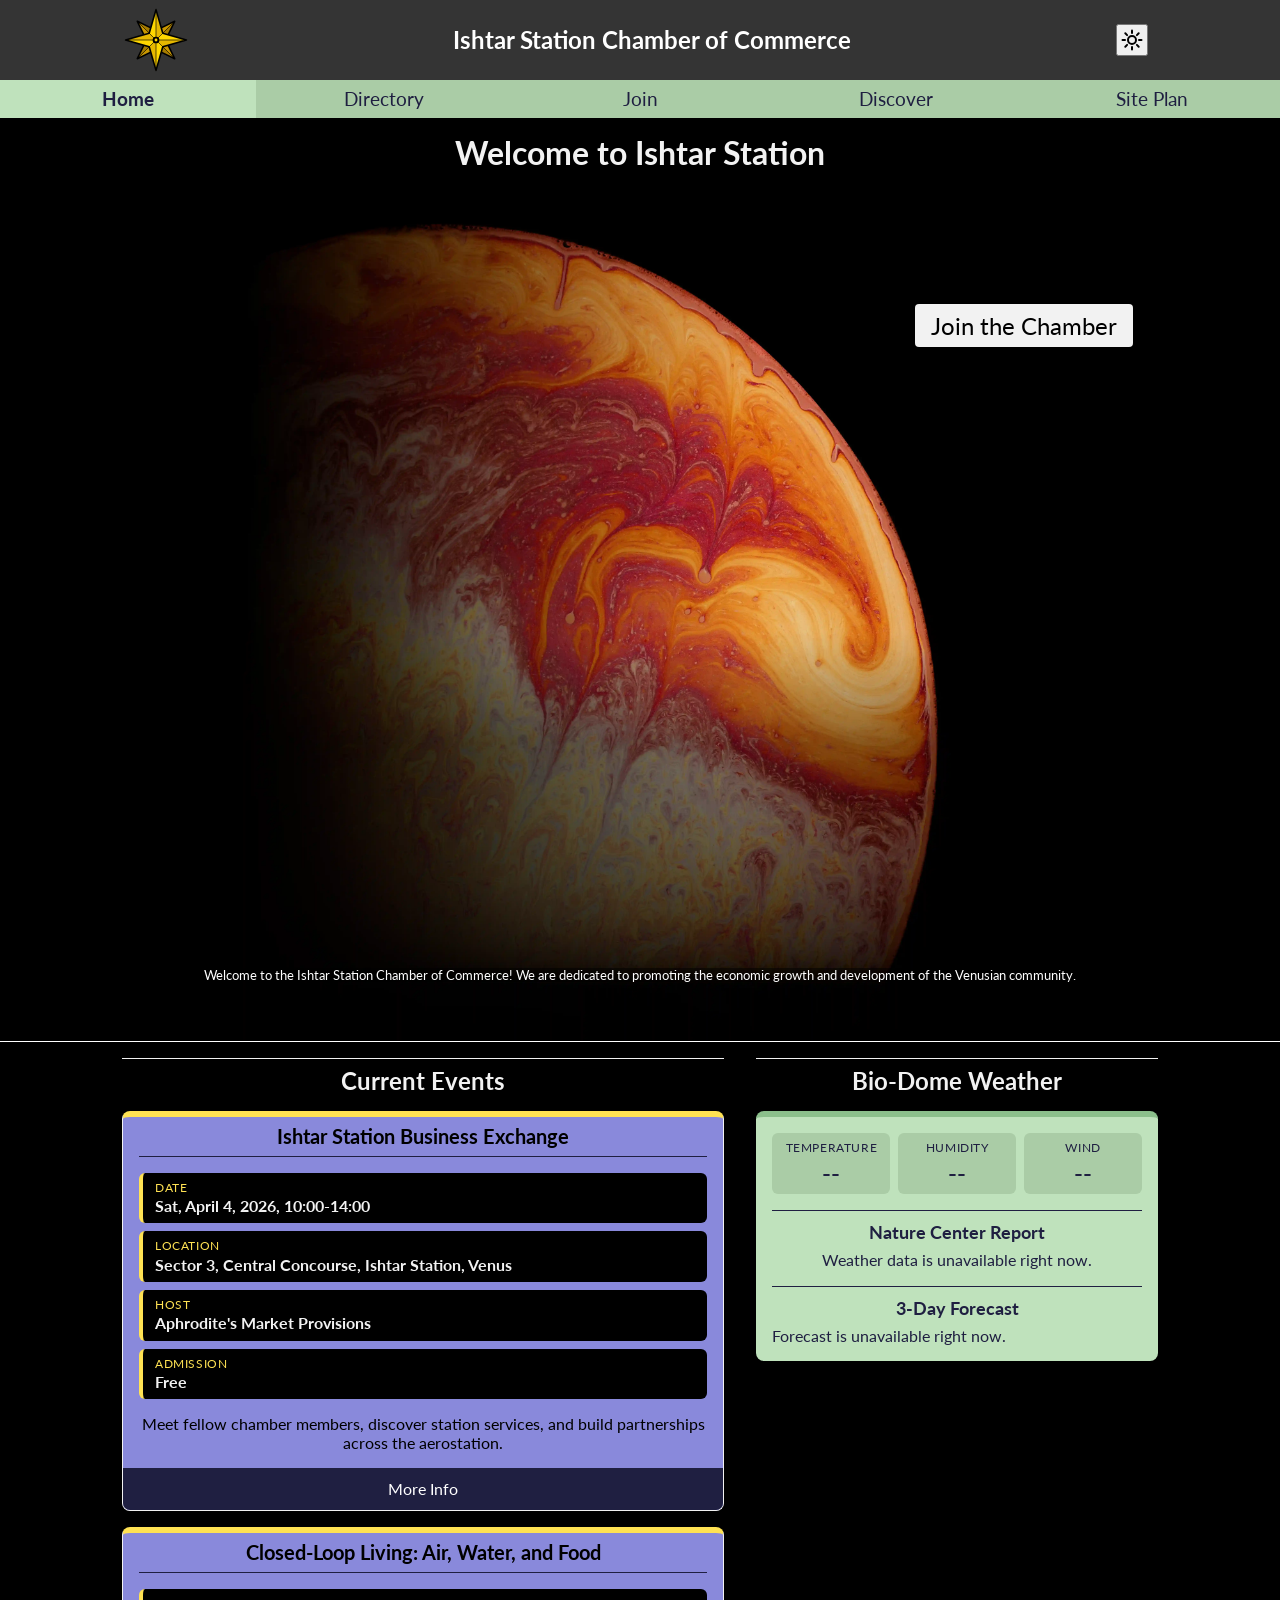
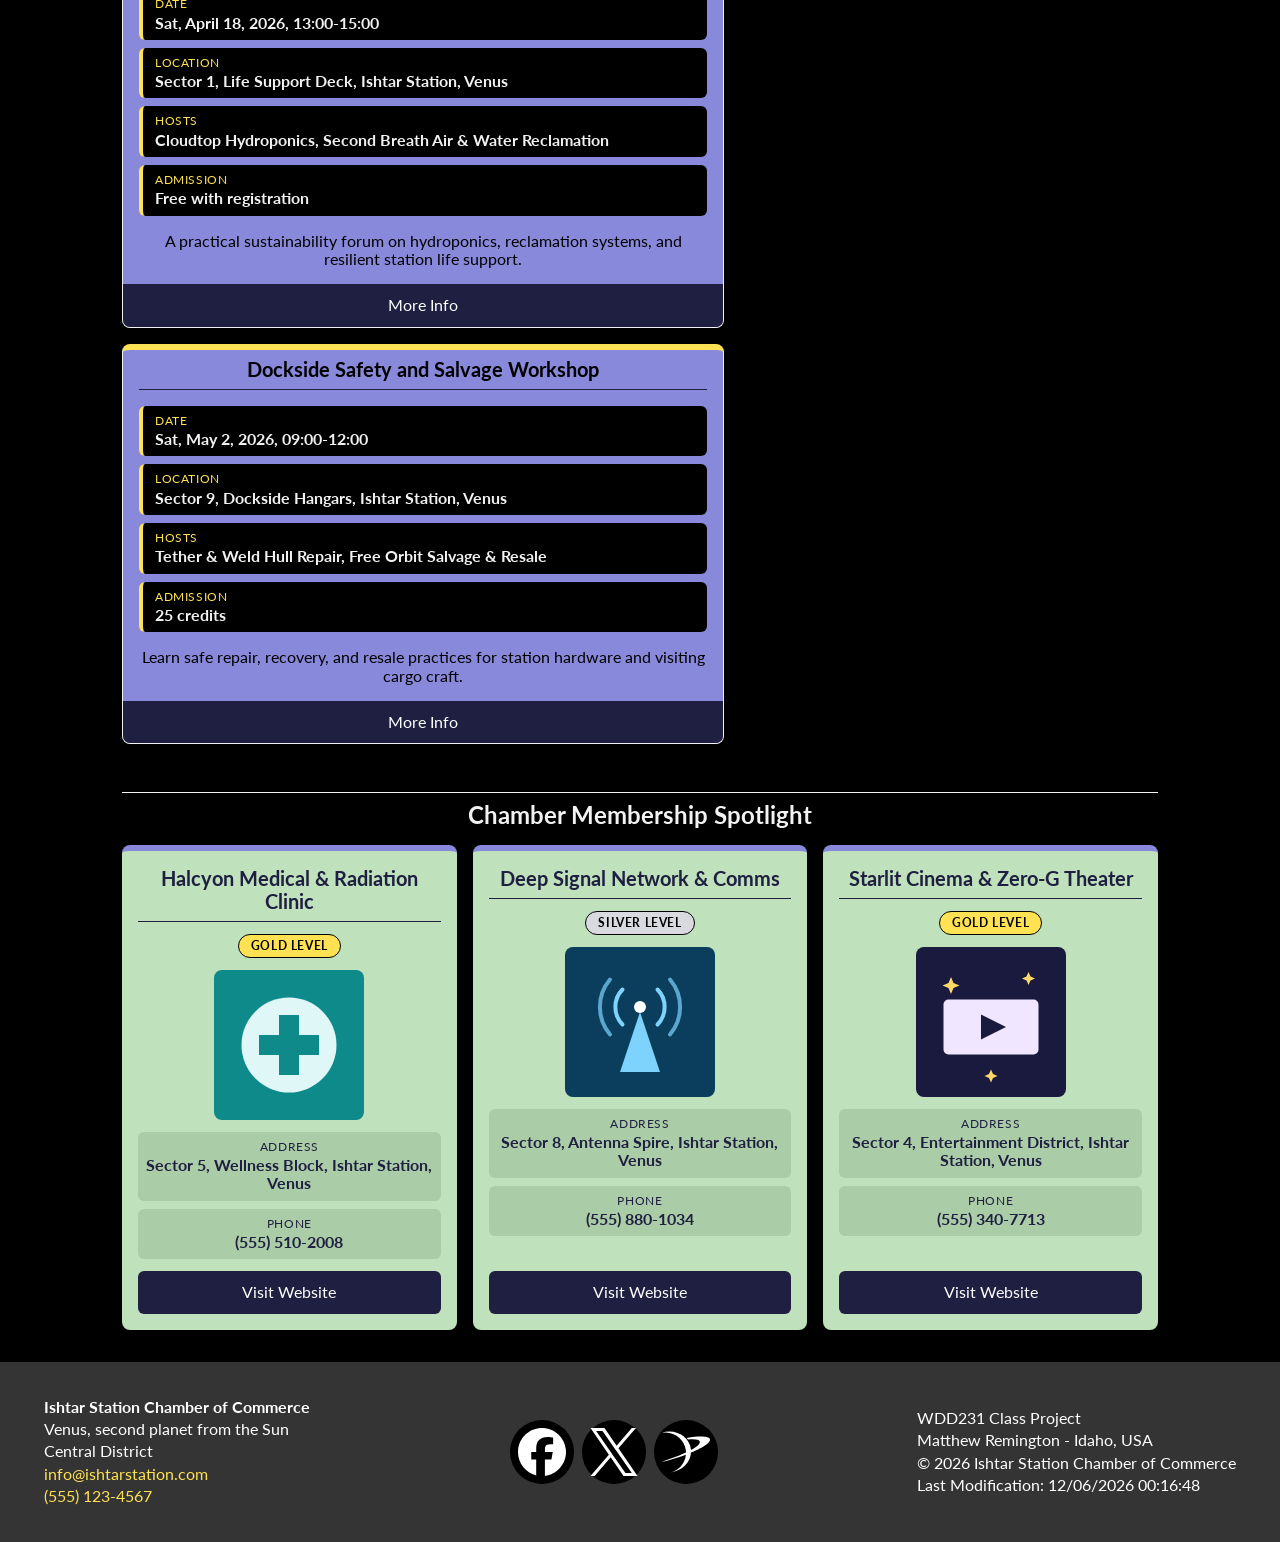
==== chamber/index.html @ 51dc1fc9 "Final draft of chamber index page" ====
<!DOCTYPE html>
<html lang="en">
<head>
    <meta charset="UTF-8">
    <meta name="viewport" content="width=device-width, initial-scale=1.0">
    <meta name="description" content="Ishtar Station Chamber of Commerce: promoting local business and economic growth.">
    <meta name="author" content="Matthew Remington">
    <link rel="icon" href="favicon.svg">
    <title>Ishtar Station CoC - Home</title>
    <meta property="og:title" content="Ishtar Station Chamber of Commerce">
    <meta property="og:description" content="Ishtar Station Chamber of Commerce: promoting local business and economic growth.">
    <meta property="og:image" content="https://skriller22.github.io/wdd231/chamber/favicon.svg">
    <meta property="og:url" content="https://skriller22.github.io/wdd231/chamber">
    <link rel="preconnect" href="https://fonts.googleapis.com">
    <link rel="preconnect" href="https://fonts.gstatic.com" crossorigin>
    <link rel="stylesheet" href="styles/normalize.css">
    <link href="https://fonts.googleapis.com/css2?family=Lato:wght@400;700&display=swap" rel="stylesheet">
    <link href="styles/base.css" rel="stylesheet">
    <link href="styles/larger.css" rel="stylesheet">
    <script src="scripts/navigation.js" defer></script>
    <script src="scripts/theme.js" defer></script>
    <script src="scripts/date.js" defer></script>
    <script src="scripts/events.js" defer></script>
    <script src="scripts/spotlight.js" defer></script>
    <script src="scripts/weather.js" defer></script>
</head>
<body>
    <header>
        <div class="header-title">
            <img src="favicon.svg" class="logo-image" alt="Ishtar Station Chamber of Commerce Logo">
            <h2>Ishtar Station Chamber of Commerce</h2>
            <button class="header-btn" id="theme-toggle" type="button" aria-label="Toggle theme">
                <img src="images/light-mode.svg" alt="Toggle theme">
            </button>
            <button class="header-btn" id="hamburger-close" type="button" aria-expanded="false" aria-label="Open menu" aria-controls="site-nav">
                <img src="images/menu-open.svg" alt="Open menu">
            </button>
        </div>
        <nav id="site-nav">
            <ul>
                <li><a href="index.html" aria-current="page">Home</a></li>
                <li><a href="directory.html">Directory</a></li>
                <li><a href="join.html">Join</a></li>
                <li><a href="discover.html">Discover</a></li>
                <li><a href="siteplan.html">Site Plan</a></li>
            </ul>
        </nav>
    </header>
    <main class="home-main">
        <section class="home-hero-section">
            <h1>Welcome to Ishtar Station</h1>
            <img src="images/venus-01.webp" alt="Venus, the planet" class="home-hero">
            <a class="hero-btn" id="join-button" href="join.html">Join the Chamber</a>
            <p>Welcome to the Ishtar Station Chamber of Commerce! We are dedicated to promoting the economic growth and development of the Venusian community.</p>
        </section>
        <section class="home-content-section">
            <h2>Current Events</h2>
            <div class="current-events">
                <div class="event-card">
                    <h3>Event Title</h3>
                    <dl class="event-details">
                        <div class="event-detail">
                            <dt>Date</dt>
                            <dd>--</dd>
                        </div>
                        <div class="event-detail">
                            <dt>Location</dt>
                            <dd>--</dd>
                        </div>
                        <div class="event-detail">
                            <dt>Host</dt>
                            <dd>--</dd>
                        </div>
                    </dl>
                    <p class="event-description">Description</p>
                    <p class="event-link"><a href="discover.html">More Info</a></p>
                </div>
            </div>
            <h2>Bio-Dome Weather</h2>
            <div class="bio-dome-weather">
                <dl class="weather-readings">
                    <div class="weather-reading">
                        <dt>Temperature</dt>
                        <dd id="weather-temp">--</dd>
                    </div>
                    <div class="weather-reading">
                        <dt>Humidity</dt>
                        <dd id="weather-humidity">--</dd>
                    </div>
                    <div class="weather-reading">
                        <dt>Wind</dt>
                        <dd id="weather-wind">--</dd>
                    </div>
                </dl>
                <h3>Nature Center Report</h3>
                <p class="weather-report">--</p>
                <h3>3-Day Forecast</h3>
                <ul class="weather-forecast">
                    <li><span class="forecast-day">--</span> <span class="forecast-temp">--</span></li>
                </ul>
            </div>
            <h2>Chamber Membership Spotlight</h2>
            <div class="membership-spotlight">
                <!-- Dynamic content will be inserted here -->
            </div>
        </section>
    </main>
    <footer>
        <div class="footer-contact">
            <p><strong>Ishtar Station Chamber of Commerce</strong></p>
            <p>Venus, second planet from the Sun</p>
            <p>Central District</p>
            <p><a href="mailto:info@ishtarstation.com">info@ishtarstation.com</a></p>
            <p><a href="tel:(555) 123-4567">(555) 123-4567</a></p>
        </div>
        <div class="footer-social">
            <a href="https://www.facebook.com" target="_blank" rel="noopener noreferrer"><img src="images/facebook.svg" alt="Facebook Icon" class="icon"></a>
            <a href="https://www.twitter.com" target="_blank" rel="noopener noreferrer"><img src="images/twitter.svg" alt="Twitter Icon" class="icon"></a>
            <a href="https://www.theplanetarysociety.org" target="_blank" rel="noopener noreferrer"><img src="images/theplanetarysociety.svg" alt="The Planetary Society Icon" class="icon"></a>
        </div>
        <div class="footer-copyright">
            <p>WDD231 Class Project</p>
            <p>Matthew Remington - Idaho, USA</p>
            <p>&copy; <span id="currentyear"></span> Ishtar Station Chamber of Commerce</p>
            <p id="lastModified">Last Modification</p>
        </div>
    </footer>
</body>
</html>
---- chamber/styles/base.css ----
:root {
    --primary-color: #1f1f41;
    --primary-color-light: #8989db;
    --primary-color-dark: #000000;
    --secondary-color: #ffe253;
    --secondary-color-light: #fff5a3;
    --secondary-color-dark: #e6c200;
    --tertiary-color: #aacca6;
    --tertiary-color-light: #bfe2bc;
    --tertiary-color-dark: #8bbf8b;
    --background-color: #000000;
    --text-color: #343434;
    --body-color: #1f1f41;
    --page-text-color: #F2F2F2;
    --font-family: 'Lato', sans-serif;
    --mobile-breakpoint: 768px;
    --max-render-width: 2048px;
}

:root.light-mode {
    --background-color: #F7FFF7;
    --body-color: #D9DEEC;
    --page-text-color: #343434;
}

* {
    box-sizing: border-box;
}

a {
    cursor: pointer;
}

.icon {
    width: 48px;
    height: 48px;
}

body {
    background-color: var(--body-color);
    color: var(--text-color);
    font-family: var(--font-family);
    max-width: var(--max-render-width);
    margin: 0 auto;
}

/* Header */
header {
    display: flex;
    flex-direction: column;
    justify-content: space-between;
    background-color: var(--text-color);
    color: white;
}

.logo-image {
    display: flex;
    justify-content: center;
    width: 64px;
    height: 64px;
}

.header-title {
    display: flex;
    align-items: center;
    justify-content: space-around;
    gap: 1rem;
    margin: 0.5rem 0;
    margin-right: 0.5rem;
}

.header-title h2 {
    margin: 0;
}

.header-btn {
    display: flex;
    justify-content: center;
    align-items: center;
    width: 32px;
    height: 32px;
}

.header-btn img {
    width: 24px;
    height: 24px;
}

#site-nav {
    display: none;
}

#site-nav.open {
    display: flex;
}

nav {
    display: flex;
    align-items: center;
    justify-content: center;
    width: 100%;
}

nav ul {
    display: flex;
    flex-direction: column;
    align-items: center;
    justify-content: space-between;
    margin: 0;
    padding: 0;
    width: 100%;
    border-bottom: solid black 1px;
}

nav ul li {
    text-align: center;
    list-style: none;
    width: 100%;
    border-top: solid black 1px;
}

nav ul li a {
    display: block;
    width: 100%;
    background-color: var(--tertiary-color);
    color: var(--primary-color);
    text-decoration: none;
    font-size: larger;
    padding: 0.5rem;
}

nav ul li a:hover {
    background-color: var(--secondary-color);
    color: var(--primary-color);
}

nav ul li a[aria-current="page"] {
    font-weight: bold;
    background-color: var(--tertiary-color-light);
}

/* Main */
main {
    background-color: var(--background-color);
    color: var(--page-text-color);
    padding: 1rem;
}

/* Home Page */
.home-main {
    padding: 0;
    display: flex;
    flex-direction: column;
}

.home-hero-section {
    position: relative;
    display: flex;
    flex-direction: column;
    align-items: center;
    justify-content: center;
    text-align: center;
    border-bottom: 1px solid white;
}

.home-hero-section h1 {
    font-size: 2rem;
    margin: 1rem;
}

.home-hero-section img {
    width: 100%;
    max-width: 100%;
    height: auto;
}

.home-hero-section p {
    position: absolute;
    bottom: 5%;
    left: 50%;
    width: 80%;
    transform: translateX(-50%);
    font-size: 0.8rem;
    background-color: rgba(0, 0, 0, 0.5);
    color: white;
}

.home-hero-section .hero-btn {
    position: absolute;
    text-decoration: none;
    top: 20%;
    bottom: auto;
    left: 70%;
    transform: translateX(-50%);
    background-color: var(--page-text-color);
    color: var(--background-color);
    border: none;
    border-radius: 4px;
    padding: 0.5rem 1rem;
    cursor: pointer;
    font-size: 1.125rem;
}

.home-hero-section .hero-btn:hover {
    background-color: var(--secondary-color);
    color: var(--primary-color);
}

.home-content-section {
    display: flex;
    flex-direction: column;
    align-items: center;
    justify-content: center;
    margin: 0 2rem;
}

.home-content-section > * {
    width: 100%;
}

.home-content-section h2 {
    text-align: center;
    margin: 1rem 0;
    padding-top: 0.5rem;
    border-top: 1px solid var(--page-text-color);
}

.current-events {
    display: flex;
    flex-direction: column;
    align-items: center;
    justify-content: center;
    gap: 1rem;
    margin-bottom: 2rem;
}

.event-card {
    display: flex;
    flex-direction: column;
    justify-content: space-between;
    background-color: var(--primary-color-light);
    color: var(--primary-color-dark);
    border-radius: 8px;
    max-width: 400px;
    width: 100%;
    border: 1px solid var(--page-text-color);
    border-top: 6px solid var(--secondary-color);
    overflow: hidden;
}

.event-card > * {
    margin: 0.5rem 1rem;
}

.event-card h3 {
    text-align: center;
    font-size: 1.25rem;
    padding-bottom: 0.5rem;
    border-bottom: 1px solid var(--primary-color);
}

.event-details {
    display: grid;
    gap: 0.5rem;
}

.event-detail {
    padding: 0.5rem 0.75rem;
    background-color: var(--primary-color-dark);
    color: #F2F2F2;
    border-left: 4px solid var(--secondary-color);
    border-radius: 6px;
}

.event-detail dt {
    font-size: 0.75rem;
    text-transform: uppercase;
    letter-spacing: 0.05em;
    color: var(--secondary-color);
}

.event-detail dd {
    margin: 0.15rem 0 0;
    font-weight: 700;
}

.event-description {
    text-align: center;
}

.event-link {
    text-align: center;
    margin: 0.5rem 0 0;
}

.event-link a {
    display: block;
    width: 100%;
    padding: 0.75rem 0;
    background-color: var(--primary-color);
    color: white;
    text-decoration: none;
}

.event-link a:hover {
    background-color: var(--secondary-color);
    color: var(--primary-color);
}

.bio-dome-weather {
    display: flex;
    flex-direction: column;
    align-items: center;
    justify-content: center;
    background-color: var(--tertiary-color-light);
    color: var(--primary-color);
    border-radius: 8px;
    border-top: 6px solid var(--tertiary-color-dark);
    max-width: 400px;
    width: 100%;
    padding: 1rem;
    box-sizing: border-box;
}

.weather-readings {
    display: grid;
    grid-template-columns: repeat(3, 1fr);
    gap: 0.5rem;
    width: 100%;
    margin: 0;
}

.weather-reading {
    text-align: center;
    padding: 0.5rem 0.25rem;
    background-color: var(--tertiary-color);
    border-radius: 6px;
}

.weather-reading dt {
    font-size: 0.75rem;
    text-transform: uppercase;
    letter-spacing: 0.05em;
}

.weather-reading dd {
    margin: 0.25rem 0 0;
    font-size: 1.5rem;
    font-weight: 700;
    font-variant-numeric: tabular-nums;
}

.bio-dome-weather h3 {
    width: 100%;
    margin: 1rem 0 0.5rem;
    padding-top: 0.75rem;
    text-align: center;
    font-size: 1.1rem;
    border-top: 1px solid var(--primary-color);
}

.weather-report {
    margin: 0;
    text-align: center;
}

.weather-forecast {
    display: grid;
    gap: 0.5rem;
    width: 100%;
    margin: 0;
    padding: 0;
    list-style: none;
}

.weather-forecast li {
    display: flex;
    justify-content: space-between;
    padding: 0.5rem 0.75rem;
    background-color: var(--tertiary-color);
    border-radius: 6px;
}

.forecast-temp {
    font-weight: 700;
    font-variant-numeric: tabular-nums;
}

.membership-spotlight {
    display: grid;
    grid-template-columns: repeat(auto-fit, minmax(220px, 1fr));
    gap: 1rem;
    margin-bottom: 2rem;
}

.spotlight-card {
    display: flex;
    flex-direction: column;
    align-items: center;
    gap: 0.75rem;
    padding: 1rem;
    background-color: var(--tertiary-color-light);
    color: var(--primary-color);
    border-radius: 8px;
    border-top: 6px solid var(--primary-color-light);
}

.spotlight-card h3 {
    width: 100%;
    margin: 0;
    padding-bottom: 0.5rem;
    text-align: center;
    font-size: 1.25rem;
    border-bottom: 1px solid var(--primary-color);
}

.member-level {
    padding: 0.25rem 0.75rem;
    border-radius: 999px;
    font-size: 0.75rem;
    font-weight: 700;
    text-transform: uppercase;
    letter-spacing: 0.05em;
    color: var(--primary-color-dark);
    border: 1px solid var(--primary-color-dark);
}

.level-gold {
    background-color: var(--secondary-color);
}

.level-silver {
    background-color: #d9d9e0;
}

.level-member {
    background-color: var(--tertiary-color);
}

.spotlight-card img {
    width: 100%;
    max-width: 150px;
    height: auto;
    aspect-ratio: 1;
    border-radius: 8px;
}

.spotlight-details {
    display: grid;
    gap: 0.5rem;
    width: 100%;
    margin: 0;
}

.spotlight-detail {
    padding: 0.5rem;
    text-align: center;
    background-color: var(--tertiary-color);
    border-radius: 6px;
}

.spotlight-detail dt {
    font-size: 0.75rem;
    text-transform: uppercase;
    letter-spacing: 0.05em;
}

.spotlight-detail dd {
    margin: 0.15rem 0 0;
    font-weight: 700;
}

.spotlight-link {
    width: 100%;
    margin: auto 0 0;
    text-align: center;
}

.spotlight-link a {
    display: block;
    padding: 0.75rem 0;
    border-radius: 6px;
    background-color: var(--primary-color);
    color: white;
    text-decoration: none;
}

.spotlight-link a:hover {
    background-color: var(--secondary-color);
    color: var(--primary-color);
}

/* Site Plan */
.siteplan-main img {
    width: 100%;
    height: auto;

}

/* Directory */
.directory-view-toggle {
    display: flex;
    justify-content: center;
    gap: 1rem;
    margin-bottom: 1rem;
}

.directory-view-toggle button {
    display: flex;
    justify-content: center;
    align-items: center;
    background-color: var(--tertiary-color);
    color: var(--primary-color);
    border: none;
    border-radius: 4px;
    padding: 0.5rem 1rem;
    cursor: pointer;
}

.directory-cards {
    display: grid;
    grid-template-columns: repeat(auto-fill, minmax(250px, 1fr));
    gap: 1rem;
}

.directory-cards.list-view {
    display: flex;
    flex-direction: column;
    gap: 0.5rem;
}

/* Compact list cards for small screens: logo beside the text */
.directory-cards.list-view .sample-card {
    display: grid;
    grid-template-columns: auto 1fr;
    align-items: center;
    gap: 0 0.75rem;
    padding: 0.5rem;
}

.directory-cards.list-view .sample-card > * {
    grid-column: 2;
}

.directory-cards.list-view .sample-card img {
    grid-column: 1;
    grid-row: 1 / span 3;
    width: 56px;
    height: 56px;
}

.directory-cards.list-view .sample-card h3 {
    margin: 0;
    font-size: 1rem;
}

.directory-cards.list-view .card-contact-info {
    margin: 0;
    font-size: 0.875rem;
}

.sample-card img {
    width: 100%;
    max-width: 220px;
    height: auto;
    aspect-ratio: 1;
    border-radius: 8px;
}

.sample-card {
    display: flex;
    flex-direction: column;
    align-items: center;
    justify-content: space-between;
    background-color: var(--tertiary-color);
    color: var(--primary-color);
    padding: 1rem;
    border-radius: 8px;
}

.directory-cards.grid-view .card-contact-info {
    display: flex;
    flex-direction: column;
    align-items: center;
    max-width: 220px;
    text-align: center;
}

.card-contact-info {
    margin: 0.5rem 0;
}

.card-contact-info p {
    margin: 0.2rem 0;
}

/* Footer */
footer {
    background-color: var(--text-color);
    color: white;
    padding: 0.5rem 0;
}

footer p {
    margin: 4px;
    text-align: left;
}

.footer-contact, .footer-copyright {
    margin: 1em 8px;
}

.footer-contact a {
    color: var(--secondary-color);
    text-decoration: none;
}

.footer-contact a:hover {
    text-decoration: underline;
}

.footer-social {
    background-color: var(--tertiary-color);
    display: flex;
    justify-content: space-around;
    align-items: center;
    max-width: var(--mobile-breakpoint);
    margin: 0 auto;
    padding: 0.8rem 0;
}

.footer-social a {
    display: flex;
    justify-content: center;
    align-items: center;
    background-color: var(--background-color);
    border-radius: 50%;
    padding: 0.5rem;
    width: 64px;
    height: 64px;
}

/* The icons are black; invert them to white on the dark background */
.footer-social a img {
    filter: invert(1);
}

:root.light-mode .footer-social a img {
    filter: none;
}
---- chamber/styles/larger.css ----
@media screen and (min-width: 768px) {
    #hamburger-close {
        display: none;
    }
    
    #site-nav {
        display: flex;
        justify-content: center;
    }

    nav ul {
        flex-direction: row;
    }

    nav ul li {
        border-bottom: none;
        border-top: none;
    }

    /* Hero */
    .home-hero-section .hero-btn {
        position: absolute;
        top: 20%;
        bottom: auto;
        left: 80%;
        transform: translateX(-50%);
        background-color: var(--page-text-color);
        color: var(--background-color);
        border: none;
        border-radius: 4px;
        padding: 0.5rem 1rem;
        cursor: pointer;
        font-size: 1.5rem;
    }

    /* Home content: events and weather side by side, spotlight across the bottom */
    .home-content-section {
        display: grid;
        grid-template-columns: 3fr 2fr;
        column-gap: 2rem;
        align-items: start;
        max-width: 1100px;
        margin: 0 auto;
        padding: 0 2rem;
    }

    .home-content-section > :nth-child(1) { grid-area: 1 / 1; }
    .home-content-section > :nth-child(2) { grid-area: 2 / 1; }
    .home-content-section > :nth-child(3) { grid-area: 1 / 2; }
    .home-content-section > :nth-child(4) { grid-area: 2 / 2; }
    .home-content-section > :nth-child(5) { grid-area: 3 / 1 / auto / -1; }
    .home-content-section > :nth-child(6) { grid-area: 4 / 1 / auto / -1; }

    .current-events .event-card,
    .bio-dome-weather {
        max-width: none;
    }

    .membership-spotlight {
        grid-template-columns: repeat(3, 1fr);
    }

    /* Directory list view */
    .directory-cards.list-view {
        gap: 1rem;
    }

    .directory-cards.list-view .sample-card {
        grid-template-columns: auto 1fr auto;
        gap: 0.5rem 1rem;
        padding: 1rem;
    }

    .directory-cards.list-view .sample-card > * {
        grid-column: auto;
    }

    .directory-cards.list-view .sample-card img {
        grid-row: auto;
        width: 64px;
        height: 64px;
    }

    .directory-cards.list-view .sample-card h3 {
        grid-column: 1 / -1;
        padding-bottom: 0.5rem;
        border-bottom: 1px solid currentColor;
        font-size: 1.17em;
    }

    .directory-cards.list-view .card-contact-info {
        margin: 0.5rem 0;
        font-size: 1rem;
    }

    footer {
        display: flex;
        flex-direction: row;
        justify-content: space-between;
        align-items: center;
        padding: 1rem 2rem;
    }

    .footer-social {
        display: grid;
        grid-template-columns: repeat(3, auto);
        background-color: inherit;
        gap: 0.5rem;
    }
}
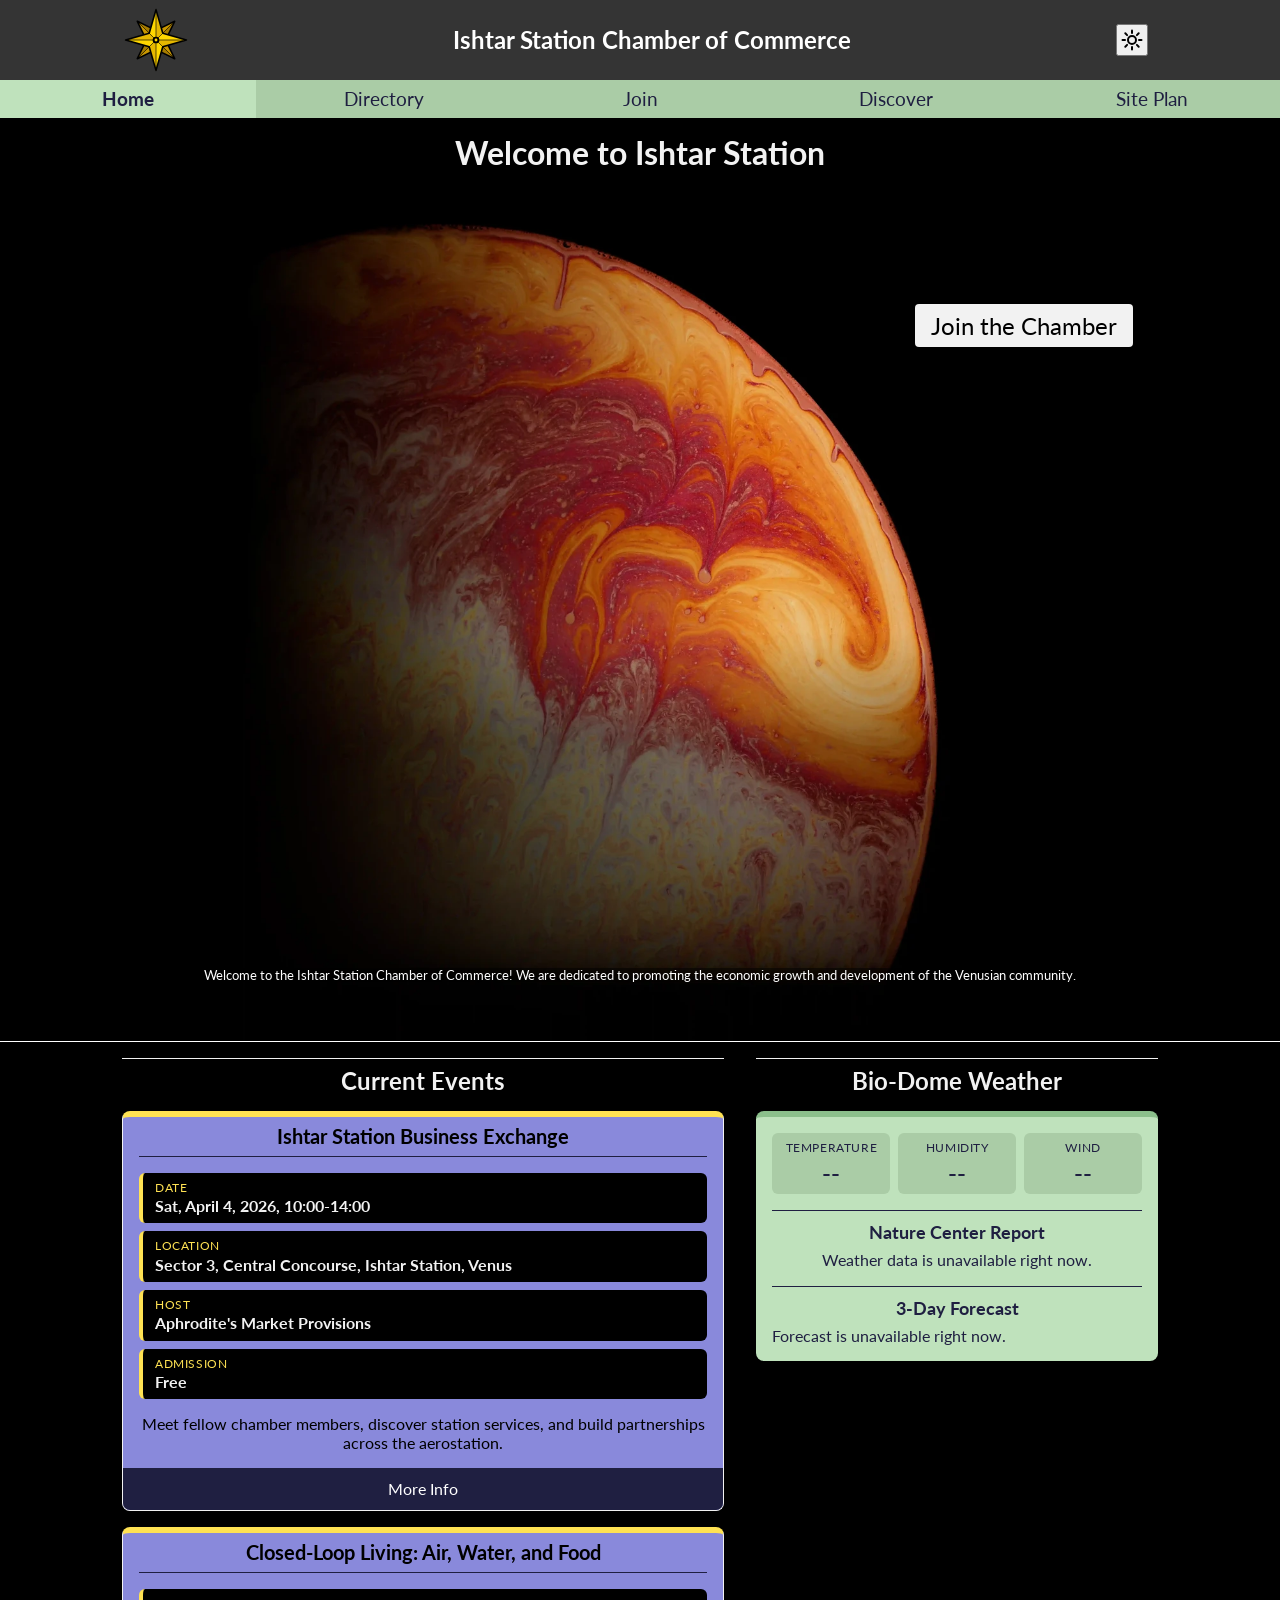
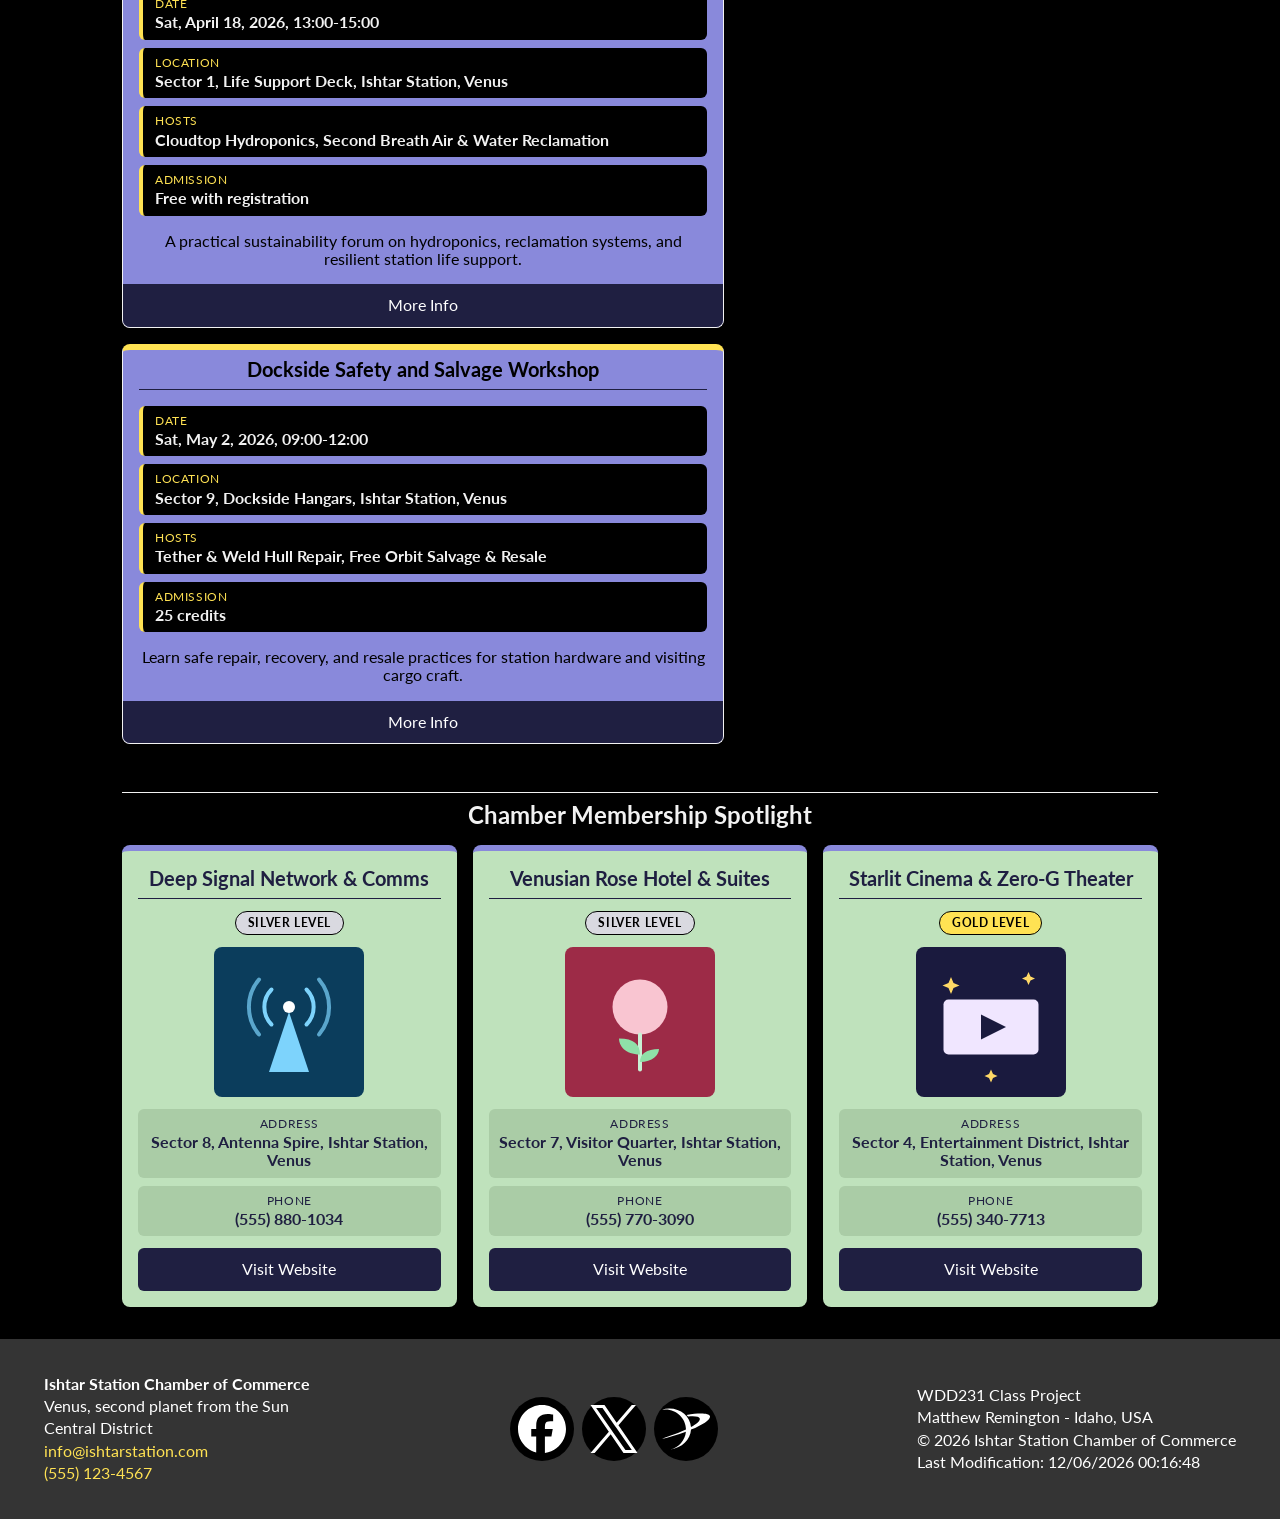
==== commit 48c44e09: "Week 03 final draft adjustments. Reduced CSS declartions (AI assisted, might regret later). And redu" ====
--- a/chamber/index.html
+++ b/chamber/index.html
@@ -111,7 +111,7 @@
             <p>Venus, second planet from the Sun</p>
             <p>Central District</p>
             <p><a href="mailto:info@ishtarstation.com">info@ishtarstation.com</a></p>
-            <p><a href="tel:(555) 123-4567">(555) 123-4567</a></p>
+            <p><a href="tel:+15551234567">(555) 123-4567</a></p>
         </div>
         <div class="footer-social">
             <a href="https://www.facebook.com" target="_blank" rel="noopener noreferrer"><img src="images/facebook.svg" alt="Facebook Icon" class="icon"></a>
--- a/chamber/styles/base.css
+++ b/chamber/styles/base.css
@@ -27,10 +27,6 @@
     box-sizing: border-box;
 }
 
-a {
-    cursor: pointer;
-}
-
 .icon {
     width: 48px;
     height: 48px;
@@ -54,8 +50,6 @@
 }
 
 .logo-image {
-    display: flex;
-    justify-content: center;
     width: 64px;
     height: 64px;
 }
@@ -65,8 +59,7 @@
     align-items: center;
     justify-content: space-around;
     gap: 1rem;
-    margin: 0.5rem 0;
-    margin-right: 0.5rem;
+    margin: 0.5rem 0.5rem 0.5rem 0;
 }
 
 .header-title h2 {
@@ -121,7 +114,6 @@
 
 nav ul li a {
     display: block;
-    width: 100%;
     background-color: var(--tertiary-color);
     color: var(--primary-color);
     text-decoration: none;
@@ -129,7 +121,10 @@
     padding: 0.5rem;
 }
 
-nav ul li a:hover {
+nav ul li a:hover,
+.home-hero-section .hero-btn:hover,
+.event-link a:hover,
+.spotlight-link a:hover {
     background-color: var(--secondary-color);
     color: var(--primary-color);
 }
@@ -170,7 +165,6 @@
 
 .home-hero-section img {
     width: 100%;
-    max-width: 100%;
     height: auto;
 }
 
@@ -187,23 +181,15 @@
 
 .home-hero-section .hero-btn {
     position: absolute;
-    text-decoration: none;
-    top: 20%;
-    bottom: auto;
+    top: 33%;
     left: 70%;
     transform: translateX(-50%);
     background-color: var(--page-text-color);
     color: var(--background-color);
-    border: none;
     border-radius: 4px;
     padding: 0.5rem 1rem;
-    cursor: pointer;
     font-size: 1.125rem;
-}
-
-.home-hero-section .hero-btn:hover {
-    background-color: var(--secondary-color);
-    color: var(--primary-color);
+    text-decoration: none;
 }
 
 .home-content-section {
@@ -225,6 +211,75 @@
     border-top: 1px solid var(--page-text-color);
 }
 
+/* Shared card, heading, and detail-row styles */
+.event-card,
+.bio-dome-weather,
+.spotlight-card {
+    border-radius: 8px;
+}
+
+.event-card h3,
+.bio-dome-weather h3,
+.spotlight-card h3,
+.event-description,
+.event-link,
+.weather-report,
+.weather-reading,
+.spotlight-detail,
+.spotlight-link {
+    text-align: center;
+}
+
+.event-details,
+.spotlight-details,
+.weather-readings,
+.weather-forecast {
+    display: grid;
+    gap: 0.5rem;
+}
+
+.spotlight-details,
+.weather-readings,
+.weather-forecast {
+    width: 100%;
+    margin: 0;
+}
+
+.weather-reading,
+.spotlight-detail,
+.weather-forecast li {
+    background-color: var(--tertiary-color);
+    border-radius: 6px;
+}
+
+.event-detail dt,
+.weather-reading dt,
+.spotlight-detail dt {
+    font-size: 0.75rem;
+    text-transform: uppercase;
+    letter-spacing: 0.05em;
+}
+
+.event-detail dd,
+.spotlight-detail dd {
+    margin: 0.15rem 0 0;
+    font-weight: 700;
+}
+
+.event-link a,
+.spotlight-link a {
+    display: block;
+    padding: 0.75rem 0;
+    background-color: var(--primary-color);
+    color: white;
+    text-decoration: none;
+}
+
+.spotlight-link a {
+    border-radius: 6px;
+}
+
+/* Current events */
 .current-events {
     display: flex;
     flex-direction: column;
@@ -240,7 +295,6 @@
     justify-content: space-between;
     background-color: var(--primary-color-light);
     color: var(--primary-color-dark);
-    border-radius: 8px;
     max-width: 400px;
     width: 100%;
     border: 1px solid var(--page-text-color);
@@ -253,15 +307,9 @@
 }
 
 .event-card h3 {
-    text-align: center;
     font-size: 1.25rem;
     padding-bottom: 0.5rem;
     border-bottom: 1px solid var(--primary-color);
-}
-
-.event-details {
-    display: grid;
-    gap: 0.5rem;
 }
 
 .event-detail {
@@ -273,40 +321,14 @@
 }
 
 .event-detail dt {
-    font-size: 0.75rem;
-    text-transform: uppercase;
-    letter-spacing: 0.05em;
     color: var(--secondary-color);
 }
 
-.event-detail dd {
-    margin: 0.15rem 0 0;
-    font-weight: 700;
-}
-
-.event-description {
-    text-align: center;
-}
-
 .event-link {
-    text-align: center;
     margin: 0.5rem 0 0;
 }
 
-.event-link a {
-    display: block;
-    width: 100%;
-    padding: 0.75rem 0;
-    background-color: var(--primary-color);
-    color: white;
-    text-decoration: none;
-}
-
-.event-link a:hover {
-    background-color: var(--secondary-color);
-    color: var(--primary-color);
-}
-
+/* Weather */
 .bio-dome-weather {
     display: flex;
     flex-direction: column;
@@ -314,33 +336,18 @@
     justify-content: center;
     background-color: var(--tertiary-color-light);
     color: var(--primary-color);
-    border-radius: 8px;
     border-top: 6px solid var(--tertiary-color-dark);
     max-width: 400px;
     width: 100%;
     padding: 1rem;
-    box-sizing: border-box;
 }
 
 .weather-readings {
-    display: grid;
     grid-template-columns: repeat(3, 1fr);
-    gap: 0.5rem;
-    width: 100%;
-    margin: 0;
 }
 
 .weather-reading {
-    text-align: center;
     padding: 0.5rem 0.25rem;
-    background-color: var(--tertiary-color);
-    border-radius: 6px;
-}
-
-.weather-reading dt {
-    font-size: 0.75rem;
-    text-transform: uppercase;
-    letter-spacing: 0.05em;
 }
 
 .weather-reading dd {
@@ -354,21 +361,15 @@
     width: 100%;
     margin: 1rem 0 0.5rem;
     padding-top: 0.75rem;
-    text-align: center;
     font-size: 1.1rem;
     border-top: 1px solid var(--primary-color);
 }
 
 .weather-report {
     margin: 0;
-    text-align: center;
 }
 
 .weather-forecast {
-    display: grid;
-    gap: 0.5rem;
-    width: 100%;
-    margin: 0;
     padding: 0;
     list-style: none;
 }
@@ -377,8 +378,6 @@
     display: flex;
     justify-content: space-between;
     padding: 0.5rem 0.75rem;
-    background-color: var(--tertiary-color);
-    border-radius: 6px;
 }
 
 .forecast-temp {
@@ -386,6 +385,7 @@
     font-variant-numeric: tabular-nums;
 }
 
+/* Membership spotlight */
 .membership-spotlight {
     display: grid;
     grid-template-columns: repeat(auto-fit, minmax(220px, 1fr));
@@ -401,7 +401,6 @@
     padding: 1rem;
     background-color: var(--tertiary-color-light);
     color: var(--primary-color);
-    border-radius: 8px;
     border-top: 6px solid var(--primary-color-light);
 }
 
@@ -409,7 +408,6 @@
     width: 100%;
     margin: 0;
     padding-bottom: 0.5rem;
-    text-align: center;
     font-size: 1.25rem;
     border-bottom: 1px solid var(--primary-color);
 }
@@ -437,57 +435,29 @@
     background-color: var(--tertiary-color);
 }
 
-.spotlight-card img {
-    width: 100%;
-    max-width: 150px;
+.spotlight-card img,
+.sample-card img {
+    width: 100%;
     height: auto;
     aspect-ratio: 1;
     border-radius: 8px;
 }
 
-.spotlight-details {
-    display: grid;
-    gap: 0.5rem;
-    width: 100%;
-    margin: 0;
+.spotlight-card img {
+    max-width: 150px;
+}
+
+.sample-card img {
+    max-width: 220px;
 }
 
 .spotlight-detail {
     padding: 0.5rem;
-    text-align: center;
-    background-color: var(--tertiary-color);
-    border-radius: 6px;
-}
-
-.spotlight-detail dt {
-    font-size: 0.75rem;
-    text-transform: uppercase;
-    letter-spacing: 0.05em;
-}
-
-.spotlight-detail dd {
-    margin: 0.15rem 0 0;
-    font-weight: 700;
 }
 
 .spotlight-link {
     width: 100%;
     margin: auto 0 0;
-    text-align: center;
-}
-
-.spotlight-link a {
-    display: block;
-    padding: 0.75rem 0;
-    border-radius: 6px;
-    background-color: var(--primary-color);
-    color: white;
-    text-decoration: none;
-}
-
-.spotlight-link a:hover {
-    background-color: var(--secondary-color);
-    color: var(--primary-color);
 }
 
 /* Site Plan */
@@ -559,14 +529,6 @@
     font-size: 0.875rem;
 }
 
-.sample-card img {
-    width: 100%;
-    max-width: 220px;
-    height: auto;
-    aspect-ratio: 1;
-    border-radius: 8px;
-}
-
 .sample-card {
     display: flex;
     flex-direction: column;
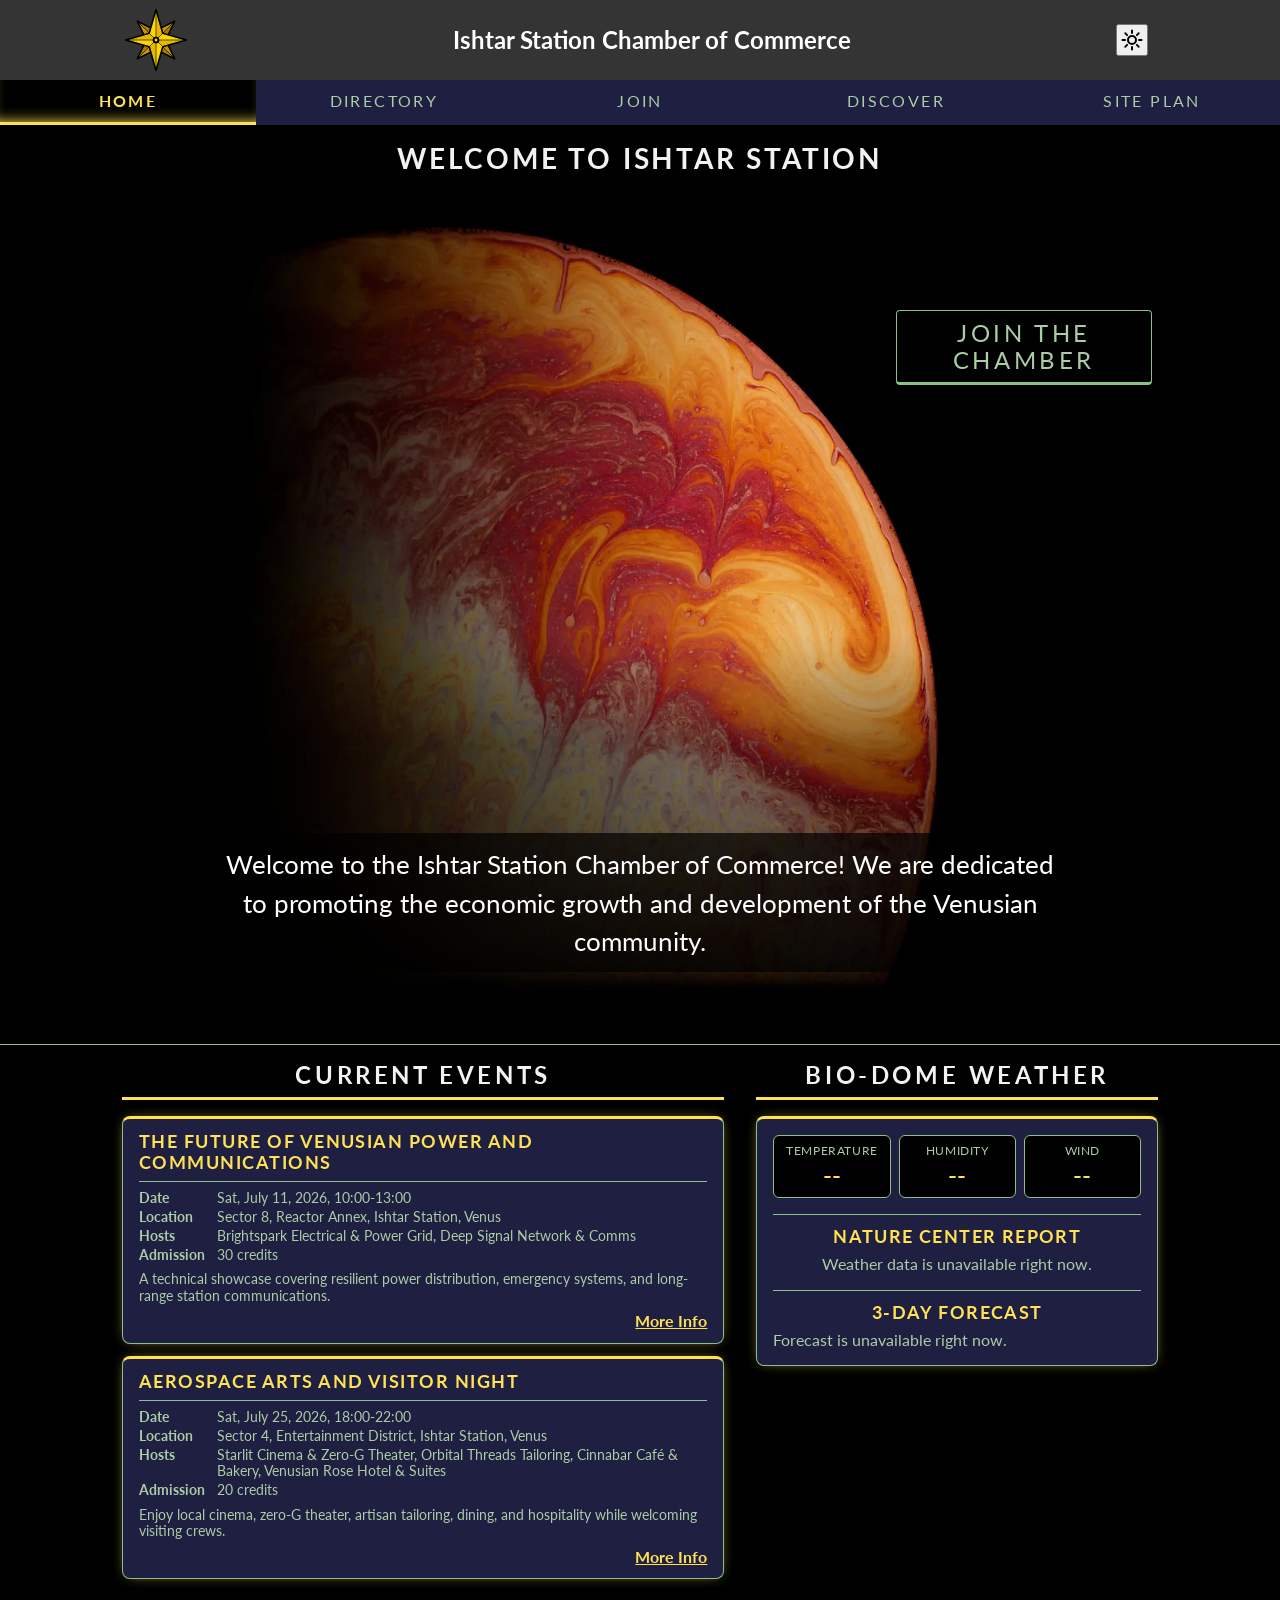
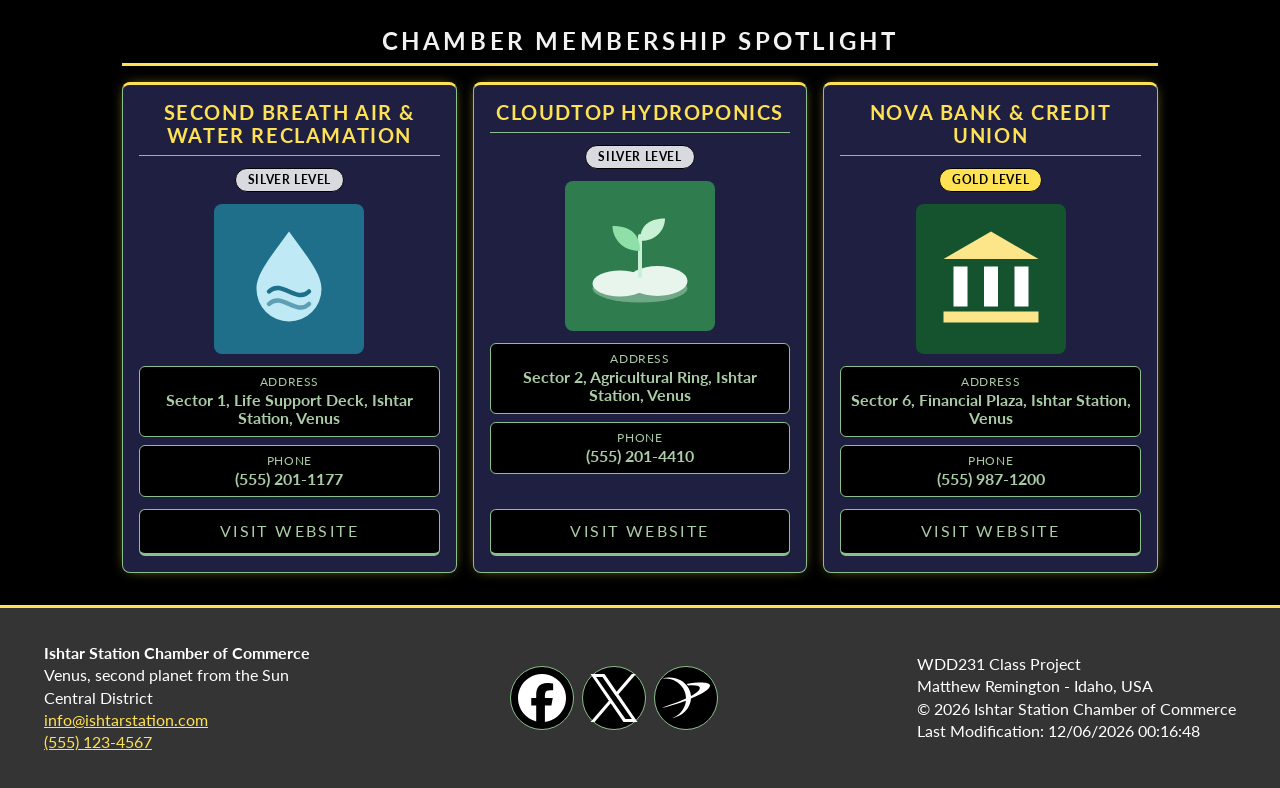
==== commit 18510cb1: "-Revamped the themeatic choices and updated the siteplan to reflect those changes. -Improved documen" ====
--- a/chamber/index.html
+++ b/chamber/index.html
@@ -13,6 +13,7 @@
     <meta property="og:url" content="https://skriller22.github.io/wdd231/chamber">
     <link rel="preconnect" href="https://fonts.googleapis.com">
     <link rel="preconnect" href="https://fonts.gstatic.com" crossorigin>
+    <script src="scripts/theme-init.js"></script>
     <link rel="stylesheet" href="styles/normalize.css">
     <link href="https://fonts.googleapis.com/css2?family=Lato:wght@400;700&display=swap" rel="stylesheet">
     <link href="styles/base.css" rel="stylesheet">
--- a/chamber/styles/base.css
+++ b/chamber/styles/base.css
@@ -1,3 +1,43 @@
+/* ==========================================================================
+   Ishtar Station Chamber of Commerce - base (mobile-first) styles
+   Wider-screen overrides live in larger.css.
+
+   Contents
+   1. Variables and resets
+   2. Header and navigation
+   3. Main
+   4. Home page
+      4a. Hero
+      4b. Shared card pieces
+      4c. Current events
+      4d. Weather
+      4e. Membership spotlight
+   5. Site plan
+   6. Directory
+   7. Footer
+
+   Theming
+   Dark is the default. Light mode is the class "light-mode" on <html>, set by
+   theme-init.js before first paint and toggled by theme.js. The :root.light-mode
+   block only redefines variable values; components never have light-mode rules.
+
+   Two layers of variables are defined in section 1:
+   - Raw palette (--primary-color, --secondary-color, ...): fixed colors.
+   - Theme variables, named for their job rather than their color:
+       --surface / --surface-deep   card and nav backgrounds / buttons and chips
+       --on-surface                 text on those surfaces
+       --accent-text                headings, links, and weather values
+       --edge                       glowing underlines, card top edge, heading underline (yellow in dark, blue in light)
+       --edge-line                  thin green borders
+       --chrome-bg / --chrome-text  header and footer
+
+   - Nav links and buttons: dark surface, uppercase wide-spaced text, and a 3px bottom border that lights up with a glow on hover or when selected.
+   - Panels (event, weather, spotlight, and directory cards): green border, highlighted top edge, soft glow, and --on-surface text.
+   ========================================================================== */
+
+
+/* 1. Variables and resets
+   ========================================================================== */
 :root {
     --primary-color: #1f1f41;
     --primary-color-light: #8989db;
@@ -12,6 +52,15 @@
     --text-color: #343434;
     --body-color: #1f1f41;
     --page-text-color: #F2F2F2;
+    /* Console theme: panels, buttons, and page chrome (swapped in light mode) */
+    --surface: #1f1f41;
+    --surface-deep: #000000;
+    --on-surface: #aacca6;
+    --accent-text: #ffe253;
+    --edge: #ffe253;
+    --edge-line: #8bbf8b;
+    --chrome-bg: #343434;
+    --chrome-text: #ffffff;
     --font-family: 'Lato', sans-serif;
     --mobile-breakpoint: 768px;
     --max-render-width: 2048px;
@@ -21,10 +70,26 @@
     --background-color: #F7FFF7;
     --body-color: #D9DEEC;
     --page-text-color: #343434;
+    --surface: #eaf5e8;
+    --surface-deep: #ffffff;
+    --on-surface: #1f1f41;
+    --accent-text: #1f1f41;
+    --edge: #2b59c3;
+    --edge-line: #8bbf8b;
+    --chrome-bg: #bfe2bc;
+    --chrome-text: #1f1f41;
 }
 
 * {
     box-sizing: border-box;
+}
+
+body {
+    max-width: var(--max-render-width);
+    margin: 0 auto;
+    background-color: var(--body-color);
+    color: var(--text-color);
+    font-family: var(--font-family);
 }
 
 .icon {
@@ -32,21 +97,27 @@
     height: 48px;
 }
 
-body {
-    background-color: var(--body-color);
-    color: var(--text-color);
-    font-family: var(--font-family);
-    max-width: var(--max-render-width);
-    margin: 0 auto;
-}
-
-/* Header */
+
+/* 2. Header and navigation
+   ========================================================================== */
 header {
     display: flex;
     flex-direction: column;
     justify-content: space-between;
-    background-color: var(--text-color);
-    color: white;
+    background-color: var(--chrome-bg);
+    color: var(--chrome-text);
+}
+
+.header-title {
+    display: flex;
+    align-items: center;
+    justify-content: space-around;
+    gap: 1rem;
+    margin: 0.5rem 0.5rem 0.5rem 0;
+}
+
+.header-title h2 {
+    margin: 0;
 }
 
 .logo-image {
@@ -54,18 +125,6 @@
     height: 64px;
 }
 
-.header-title {
-    display: flex;
-    align-items: center;
-    justify-content: space-around;
-    gap: 1rem;
-    margin: 0.5rem 0.5rem 0.5rem 0;
-}
-
-.header-title h2 {
-    margin: 0;
-}
-
 .header-btn {
     display: flex;
     justify-content: center;
@@ -79,6 +138,7 @@
     height: 24px;
 }
 
+/* The menu is collapsed on mobile; navigation.js toggles .open */
 #site-nav {
     display: none;
 }
@@ -99,68 +159,149 @@
     flex-direction: column;
     align-items: center;
     justify-content: space-between;
+    width: 100%;
     margin: 0;
     padding: 0;
-    width: 100%;
     border-bottom: solid black 1px;
 }
 
 nav ul li {
+    width: 100%;
+    border-top: 1px solid var(--primary-color-dark);
+    list-style: none;
     text-align: center;
-    list-style: none;
-    width: 100%;
-    border-top: solid black 1px;
-}
-
+}
+
+/* Dark console-style links: mint text, glowing yellow edge on hover/current */
 nav ul li a {
     display: block;
-    background-color: var(--tertiary-color);
-    color: var(--primary-color);
+    padding: 0.75rem 0.5rem;
+    border-bottom: 3px solid transparent;
+    background-color: var(--surface);
+    color: var(--on-surface);
+    font-size: 1rem;
+    letter-spacing: 0.15em;
     text-decoration: none;
-    font-size: larger;
-    padding: 0.5rem;
-}
-
-nav ul li a:hover,
-.home-hero-section .hero-btn:hover,
-.event-link a:hover,
-.spotlight-link a:hover {
-    background-color: var(--secondary-color);
-    color: var(--primary-color);
+    text-transform: uppercase;
+    transition: color 0.2s, background-color 0.2s, box-shadow 0.2s;
 }
 
 nav ul li a[aria-current="page"] {
     font-weight: bold;
-    background-color: var(--tertiary-color-light);
-}
-
-/* Main */
+}
+
+/* Console look shared across the site: the nav links above, plus every button
+   and card below. Buttons use the nav's dark/mint look, with a glowing yellow
+   edge on hover; panels get a dark surface with a yellow top edge. */
+.hero-btn,
+.spotlight-link a,
+.directory-view-toggle button {
+    border: 1px solid var(--edge-line);
+    border-bottom: 3px solid var(--edge-line);
+    background-color: var(--surface-deep);
+    color: var(--on-surface);
+    cursor: pointer;
+    letter-spacing: 0.15em;
+    text-decoration: none;
+    text-transform: uppercase;
+    transition: color 0.2s, background-color 0.2s, box-shadow 0.2s;
+}
+
+nav ul li a:hover,
+nav ul li a[aria-current="page"],
+.hero-btn:hover,
+.spotlight-link a:hover,
+.directory-view-toggle button:hover,
+.directory-view-toggle button[aria-pressed="true"] {
+    border-bottom-color: var(--edge);
+    background-color: var(--surface-deep);
+    color: var(--accent-text);
+    box-shadow: inset 0 -10px 14px -10px var(--edge);
+}
+
+.event-card,
+.bio-dome-weather,
+.spotlight-card,
+.sample-card {
+    border: 1px solid var(--edge-line);
+    border-top: 3px solid var(--edge);
+    border-radius: 8px;
+    background-color: var(--surface);
+    box-shadow: 0 0 14px -6px var(--edge);
+    color: var(--on-surface);
+}
+
+.event-card h3,
+.bio-dome-weather h3,
+.spotlight-card h3,
+.sample-card h3 {
+    color: var(--accent-text);
+    letter-spacing: 0.08em;
+    text-transform: uppercase;
+}
+
+.event-link a,
+.sample-card a {
+    color: var(--accent-text);
+}
+
+
+/* 3. Main
+   ========================================================================== */
 main {
+    padding: 1rem;
     background-color: var(--background-color);
     color: var(--page-text-color);
-    padding: 1rem;
-}
-
-/* Home Page */
+}
+
+
+/* 4. Home page
+   ========================================================================== */
 .home-main {
+    display: flex;
+    flex-direction: column;
     padding: 0;
-    display: flex;
-    flex-direction: column;
-}
-
+}
+
+.home-content-section {
+    display: flex;
+    flex-direction: column;
+    align-items: center;
+    justify-content: center;
+    margin: 0 2rem;
+}
+
+.home-content-section > * {
+    width: 100%;
+}
+
+.home-content-section h2 {
+    margin: 1rem 0;
+    padding-bottom: 0.5rem;
+    border-bottom: 3px solid var(--edge);
+    letter-spacing: 0.15em;
+    text-align: center;
+    text-transform: uppercase;
+}
+
+
+/* 4a. Hero
+   -------------------------------------------------------------------------- */
 .home-hero-section {
     position: relative;
     display: flex;
     flex-direction: column;
     align-items: center;
     justify-content: center;
+    border-bottom: 1px solid var(--edge-line);
     text-align: center;
-    border-bottom: 1px solid white;
 }
 
 .home-hero-section h1 {
-    font-size: 2rem;
     margin: 1rem;
+    font-size: 1.75rem;
+    letter-spacing: 0.1em;
+    text-transform: uppercase;
 }
 
 .home-hero-section img {
@@ -168,61 +309,35 @@
     height: auto;
 }
 
+/* Welcome text overlaid on the bottom of the image */
 .home-hero-section p {
     position: absolute;
     bottom: 5%;
     left: 50%;
     width: 80%;
     transform: translateX(-50%);
-    font-size: 0.8rem;
     background-color: rgba(0, 0, 0, 0.5);
     color: white;
-}
-
+    font-size: 0.8rem;
+}
+
+/* Call-to-action link overlaid on the image (hover style is in section 2) */
 .home-hero-section .hero-btn {
     position: absolute;
     top: 33%;
     left: 70%;
     transform: translateX(-50%);
-    background-color: var(--page-text-color);
-    color: var(--background-color);
+    padding: 0.5rem 1rem;
     border-radius: 4px;
-    padding: 0.5rem 1rem;
     font-size: 1.125rem;
-    text-decoration: none;
-}
-
-.home-content-section {
-    display: flex;
-    flex-direction: column;
-    align-items: center;
-    justify-content: center;
-    margin: 0 2rem;
-}
-
-.home-content-section > * {
-    width: 100%;
-}
-
-.home-content-section h2 {
-    text-align: center;
-    margin: 1rem 0;
-    padding-top: 0.5rem;
-    border-top: 1px solid var(--page-text-color);
-}
-
-/* Shared card, heading, and detail-row styles */
-.event-card,
-.bio-dome-weather,
-.spotlight-card {
-    border-radius: 8px;
-}
-
-.event-card h3,
+}
+
+
+/* 4b. Shared card pieces
+   Used by the event, weather, and spotlight cards below.
+   -------------------------------------------------------------------------- */
 .bio-dome-weather h3,
 .spotlight-card h3,
-.event-description,
-.event-link,
 .weather-report,
 .weather-reading,
 .spotlight-detail,
@@ -230,7 +345,7 @@
     text-align: center;
 }
 
-.event-details,
+/* Stacked lists of label/value rows */
 .spotlight-details,
 .weather-readings,
 .weather-forecast {
@@ -245,101 +360,117 @@
     margin: 0;
 }
 
+/* Dark "chip" behind a weather or spotlight row */
 .weather-reading,
 .spotlight-detail,
 .weather-forecast li {
-    background-color: var(--tertiary-color);
     border-radius: 6px;
-}
-
-.event-detail dt,
+    background-color: var(--surface-deep);
+    border: 1px solid var(--edge-line);
+}
+
+/* Small uppercase labels */
 .weather-reading dt,
 .spotlight-detail dt {
     font-size: 0.75rem;
+    letter-spacing: 0.05em;
     text-transform: uppercase;
-    letter-spacing: 0.05em;
-}
-
-.event-detail dd,
+}
+
 .spotlight-detail dd {
     margin: 0.15rem 0 0;
     font-weight: 700;
 }
 
-.event-link a,
+/* Full-width link button at the bottom of a card (look is in section 2) */
 .spotlight-link a {
     display: block;
     padding: 0.75rem 0;
-    background-color: var(--primary-color);
-    color: white;
-    text-decoration: none;
-}
-
-.spotlight-link a {
-    border-radius: 6px;
-}
-
-/* Current events */
+}
+
+
+/* 4c. Current events
+   -------------------------------------------------------------------------- */
 .current-events {
     display: flex;
     flex-direction: column;
     align-items: center;
     justify-content: center;
-    gap: 1rem;
+    gap: 0.75rem;
     margin-bottom: 2rem;
 }
 
+/* Compact card: left-aligned text, label/value pairs on shared rows */
 .event-card {
     display: flex;
     flex-direction: column;
-    justify-content: space-between;
-    background-color: var(--primary-color-light);
-    color: var(--primary-color-dark);
+    gap: 0.5rem;
+    width: 100%;
     max-width: 400px;
-    width: 100%;
-    border: 1px solid var(--page-text-color);
-    border-top: 6px solid var(--secondary-color);
-    overflow: hidden;
-}
-
-.event-card > * {
-    margin: 0.5rem 1rem;
+    padding: 0.75rem 1rem;
 }
 
 .event-card h3 {
-    font-size: 1.25rem;
+    margin: 0;
     padding-bottom: 0.5rem;
-    border-bottom: 1px solid var(--primary-color);
-}
-
+    border-bottom: 1px solid var(--edge-line);
+    font-size: 1.15rem;
+}
+
+.event-details {
+    display: grid;
+    grid-template-columns: auto 1fr;
+    gap: 0.15rem 0.75rem;
+    margin: 0;
+    font-size: 0.9rem;
+}
+
+/* Let each dt/dd pair sit directly in the two-column grid */
 .event-detail {
-    padding: 0.5rem 0.75rem;
-    background-color: var(--primary-color-dark);
-    color: #F2F2F2;
-    border-left: 4px solid var(--secondary-color);
-    border-radius: 6px;
+    display: contents;
 }
 
 .event-detail dt {
-    color: var(--secondary-color);
+    font-weight: 700;
+}
+
+.event-detail dd {
+    margin: 0;
+}
+
+.event-description {
+    margin: 0;
+    font-size: 0.9rem;
 }
 
 .event-link {
-    margin: 0.5rem 0 0;
-}
-
-/* Weather */
+    margin: 0;
+    text-align: right;
+}
+
+.event-link a {
+    font-weight: 700;
+}
+
+
+/* 4d. Weather
+   -------------------------------------------------------------------------- */
 .bio-dome-weather {
     display: flex;
     flex-direction: column;
     align-items: center;
     justify-content: center;
-    background-color: var(--tertiary-color-light);
-    color: var(--primary-color);
-    border-top: 6px solid var(--tertiary-color-dark);
+    width: 100%;
     max-width: 400px;
-    width: 100%;
     padding: 1rem;
+}
+
+.bio-dome-weather h3 {
+    width: 100%;
+    margin: 1rem 0 0.5rem;
+    padding-top: 0.75rem;
+    border-top: 1px solid var(--edge-line);
+    font-size: 1.1rem;
 }
 
 .weather-readings {
@@ -352,19 +483,12 @@
 
 .weather-reading dd {
     margin: 0.25rem 0 0;
+    color: var(--accent-text);
     font-size: 1.5rem;
     font-weight: 700;
     font-variant-numeric: tabular-nums;
 }
 
-.bio-dome-weather h3 {
-    width: 100%;
-    margin: 1rem 0 0.5rem;
-    padding-top: 0.75rem;
-    font-size: 1.1rem;
-    border-top: 1px solid var(--primary-color);
-}
-
 .weather-report {
     margin: 0;
 }
@@ -381,11 +505,14 @@
 }
 
 .forecast-temp {
+    color: var(--accent-text);
     font-weight: 700;
     font-variant-numeric: tabular-nums;
 }
 
-/* Membership spotlight */
+
+/* 4e. Membership spotlight
+   -------------------------------------------------------------------------- */
 .membership-spotlight {
     display: grid;
     grid-template-columns: repeat(auto-fit, minmax(220px, 1fr));
@@ -399,28 +526,43 @@
     align-items: center;
     gap: 0.75rem;
     padding: 1rem;
-    background-color: var(--tertiary-color-light);
-    color: var(--primary-color);
-    border-top: 6px solid var(--primary-color-light);
 }
 
 .spotlight-card h3 {
     width: 100%;
     margin: 0;
     padding-bottom: 0.5rem;
+    border-bottom: 1px solid var(--edge-line);
     font-size: 1.25rem;
-    border-bottom: 1px solid var(--primary-color);
-}
-
+}
+
+.spotlight-card img {
+    max-width: 150px;
+}
+
+.spotlight-detail {
+    padding: 0.5rem;
+}
+
+.spotlight-link {
+    width: 100%;
+    margin: auto 0 0;
+}
+
+.spotlight-link a {
+    border-radius: 6px;
+}
+
+/* Membership level badge; colors are added by level */
 .member-level {
     padding: 0.25rem 0.75rem;
+    border: 1px solid var(--primary-color-dark);
     border-radius: 999px;
+    color: var(--primary-color-dark);
     font-size: 0.75rem;
     font-weight: 700;
+    letter-spacing: 0.05em;
     text-transform: uppercase;
-    letter-spacing: 0.05em;
-    color: var(--primary-color-dark);
-    border: 1px solid var(--primary-color-dark);
 }
 
 .level-gold {
@@ -435,6 +577,64 @@
     background-color: var(--tertiary-color);
 }
 
+
+/* 5. Site plan
+   ========================================================================== */
+.siteplan-main img {
+    width: 100%;
+    height: auto;
+}
+
+
+/* 6. Directory
+   ========================================================================== */
+.directory-view-toggle {
+    display: flex;
+    justify-content: center;
+    gap: 1rem;
+    margin-bottom: 1rem;
+}
+
+.directory-view-toggle button {
+    display: flex;
+    justify-content: center;
+    align-items: center;
+    padding: 0.5rem 1rem;
+    border-radius: 4px;
+}
+
+.directory-cards {
+    display: grid;
+    grid-template-columns: repeat(auto-fill, minmax(220px, 1fr));
+    grid-auto-rows: 1fr; /* every row matches the tallest card */
+    gap: 0.75rem;
+}
+
+.sample-card {
+    display: flex;
+    flex-direction: column;
+    align-items: center;
+    justify-content: space-between;
+    gap: 0.4rem;
+    padding: 0.75rem;
+}
+
+.sample-card h3 {
+    margin: 0;
+    font-size: 1.05rem;
+    text-align: center;
+}
+
+.card-contact-info {
+    margin: 0;
+    font-size: 0.9rem;
+}
+
+.card-contact-info p {
+    margin: 0.1rem 0;
+}
+
+/* Logo images: shared by the directory and spotlight cards */
 .spotlight-card img,
 .sample-card img {
     width: 100%;
@@ -443,80 +643,34 @@
     border-radius: 8px;
 }
 
-.spotlight-card img {
-    max-width: 150px;
-}
-
 .sample-card img {
-    max-width: 220px;
-}
-
-.spotlight-detail {
-    padding: 0.5rem;
-}
-
-.spotlight-link {
-    width: 100%;
-    margin: auto 0 0;
-}
-
-/* Site Plan */
-.siteplan-main img {
-    width: 100%;
-    height: auto;
-
-}
-
-/* Directory */
-.directory-view-toggle {
-    display: flex;
-    justify-content: center;
-    gap: 1rem;
-    margin-bottom: 1rem;
-}
-
-.directory-view-toggle button {
-    display: flex;
-    justify-content: center;
-    align-items: center;
-    background-color: var(--tertiary-color);
-    color: var(--primary-color);
-    border: none;
-    border-radius: 4px;
-    padding: 0.5rem 1rem;
-    cursor: pointer;
-}
-
-.directory-cards {
-    display: grid;
-    grid-template-columns: repeat(auto-fill, minmax(250px, 1fr));
-    gap: 1rem;
-}
-
+    max-width: 110px;
+}
+
+/* Grid view */
+.directory-cards.grid-view .card-contact-info {
+    display: flex;
+    flex-direction: column;
+    align-items: center;
+    max-width: 200px;
+    text-align: center;
+}
+
+/* List view: compact text-only rows (logos are hidden) */
 .directory-cards.list-view {
-    display: flex;
-    flex-direction: column;
+    grid-template-columns: 1fr;
     gap: 0.5rem;
 }
 
-/* Compact list cards for small screens: logo beside the text */
 .directory-cards.list-view .sample-card {
     display: grid;
-    grid-template-columns: auto 1fr;
-    align-items: center;
-    gap: 0 0.75rem;
-    padding: 0.5rem;
-}
-
-.directory-cards.list-view .sample-card > * {
-    grid-column: 2;
+    align-content: center;
+    gap: 0.15rem;
+    padding: 0.5rem 0.75rem;
 }
 
 .directory-cards.list-view .sample-card img {
-    grid-column: 1;
-    grid-row: 1 / span 3;
-    width: 56px;
-    height: 56px;
+    display: none;
 }
 
 .directory-cards.list-view .sample-card h3 {
@@ -529,38 +683,18 @@
     font-size: 0.875rem;
 }
 
-.sample-card {
-    display: flex;
-    flex-direction: column;
-    align-items: center;
-    justify-content: space-between;
-    background-color: var(--tertiary-color);
-    color: var(--primary-color);
-    padding: 1rem;
-    border-radius: 8px;
-}
-
-.directory-cards.grid-view .card-contact-info {
-    display: flex;
-    flex-direction: column;
-    align-items: center;
-    max-width: 220px;
-    text-align: center;
-}
-
-.card-contact-info {
-    margin: 0.5rem 0;
-}
-
-.card-contact-info p {
-    margin: 0.2rem 0;
-}
-
-/* Footer */
+.directory-cards.list-view .card-contact-info p {
+    margin: 0;
+}
+
+
+/* 7. Footer
+   ========================================================================== */
 footer {
-    background-color: var(--text-color);
-    color: white;
     padding: 0.5rem 0;
+    border-top: 3px solid var(--edge);
+    background-color: var(--chrome-bg);
+    color: var(--chrome-text);
 }
 
 footer p {
@@ -568,38 +702,36 @@
     text-align: left;
 }
 
-.footer-contact, .footer-copyright {
+.footer-contact,
+.footer-copyright {
     margin: 1em 8px;
 }
 
 .footer-contact a {
-    color: var(--secondary-color);
-    text-decoration: none;
-}
-
-.footer-contact a:hover {
+    color: var(--accent-text);
     text-decoration: underline;
 }
 
 .footer-social {
-    background-color: var(--tertiary-color);
     display: flex;
     justify-content: space-around;
     align-items: center;
     max-width: var(--mobile-breakpoint);
     margin: 0 auto;
     padding: 0.8rem 0;
+    background-color: var(--surface);
 }
 
 .footer-social a {
     display: flex;
     justify-content: center;
     align-items: center;
-    background-color: var(--background-color);
-    border-radius: 50%;
-    padding: 0.5rem;
     width: 64px;
     height: 64px;
+    padding: 0.5rem;
+    border: 1px solid var(--edge-line);
+    border-radius: 50%;
+    background-color: var(--background-color);
 }
 
 /* The icons are black; invert them to white on the dark background */
@@ -609,4 +741,4 @@
 
 :root.light-mode .footer-social a img {
     filter: none;
-}+}
--- a/chamber/styles/larger.css
+++ b/chamber/styles/larger.css
@@ -1,4 +1,6 @@
+/* Overrides for screens 768px and wider; base.css holds the mobile styles. */
 @media screen and (min-width: 768px) {
+    /* Header and navigation: menu is always open, links sit in a row */
     #hamburger-close {
         display: none;
     }
@@ -17,23 +19,28 @@
         border-top: none;
     }
 
-    /* Hero */
+    /* Hero: larger, more opaque welcome text so it stays readable over the image */
+    .home-hero-section p {
+        width: 70%;
+        max-width: 900px;
+        padding: 0.75rem 1.5rem;
+        background-color: rgba(0, 0, 0, 0.7);
+        font-size: clamp(1.1rem, 2vw, 1.6rem);
+        line-height: 1.5;
+    }
+
     .home-hero-section .hero-btn {
         position: absolute;
         top: 20%;
         bottom: auto;
         left: 80%;
         transform: translateX(-50%);
-        background-color: var(--page-text-color);
-        color: var(--background-color);
-        border: none;
-        border-radius: 4px;
-        padding: 0.5rem 1rem;
-        cursor: pointer;
         font-size: 1.5rem;
     }
 
-    /* Home content: events and weather side by side, spotlight across the bottom */
+    /* Home content: events and weather side by side, spotlight across the bottom.
+       The section's children are, in order: events h2, events, weather h2,
+       weather, spotlight h2, spotlight. Each is placed as row / column. */
     .home-content-section {
         display: grid;
         grid-template-columns: 3fr 2fr;
@@ -60,39 +67,26 @@
         grid-template-columns: repeat(3, 1fr);
     }
 
-    /* Directory list view */
-    .directory-cards.list-view {
-        gap: 1rem;
-    }
-
+    /* Directory list view: name, address, phone, and link share fixed columns
+       so they line up from row to row. The contact wrapper is dissolved so its
+       address and phone become columns of the card's grid. */
     .directory-cards.list-view .sample-card {
-        grid-template-columns: auto 1fr auto;
-        gap: 0.5rem 1rem;
-        padding: 1rem;
-    }
-
-    .directory-cards.list-view .sample-card > * {
-        grid-column: auto;
-    }
-
-    .directory-cards.list-view .sample-card img {
-        grid-row: auto;
-        width: 64px;
-        height: 64px;
+        grid-template-columns: 1.2fr 2fr 10rem 9rem;
+        align-items: center;
+        gap: 0 1.5rem;
+        padding: 0.5rem 1rem;
     }
 
     .directory-cards.list-view .sample-card h3 {
-        grid-column: 1 / -1;
-        padding-bottom: 0.5rem;
-        border-bottom: 1px solid currentColor;
-        font-size: 1.17em;
+        font-size: 1.1rem;
     }
 
     .directory-cards.list-view .card-contact-info {
-        margin: 0.5rem 0;
+        display: contents;
         font-size: 1rem;
     }
 
+    /* Footer: contact, social icons, and copyright in one row */
     footer {
         display: flex;
         flex-direction: row;
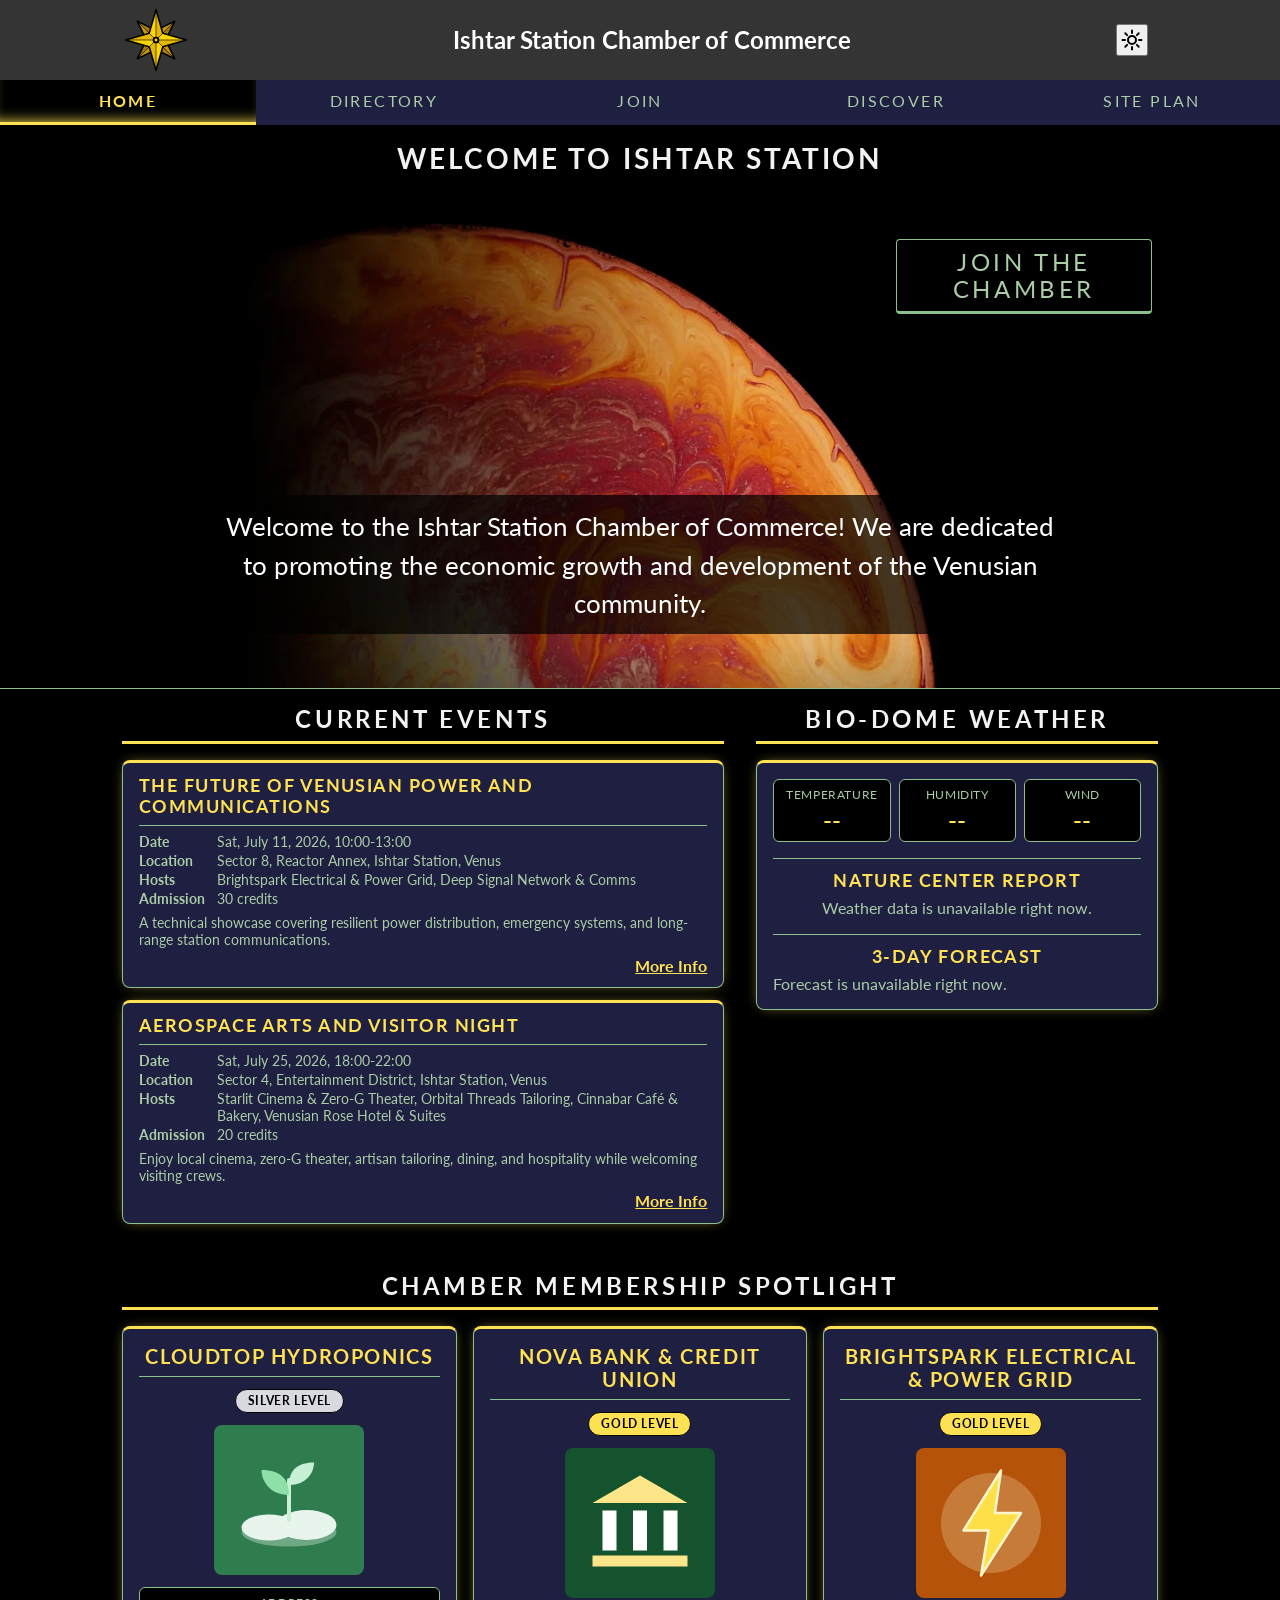
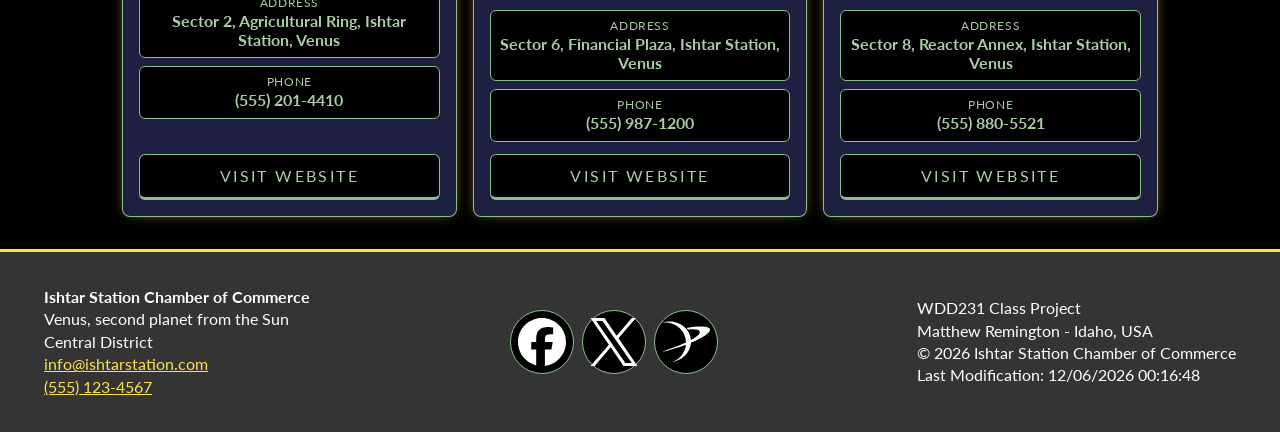
==== commit 5e8cbc36: "Added 'wide' cropped version of the original depiction of venus." ====
--- a/chamber/index.html
+++ b/chamber/index.html
@@ -50,7 +50,7 @@
     <main class="home-main">
         <section class="home-hero-section">
             <h1>Welcome to Ishtar Station</h1>
-            <img src="images/venus-01.webp" alt="Venus, the planet" class="home-hero">
+            <img src="images/venus-wide.webp" alt="Venus, the planet" class="home-hero">
             <a class="hero-btn" id="join-button" href="join.html">Join the Chamber</a>
             <p>Welcome to the Ishtar Station Chamber of Commerce! We are dedicated to promoting the economic growth and development of the Venusian community.</p>
         </section>
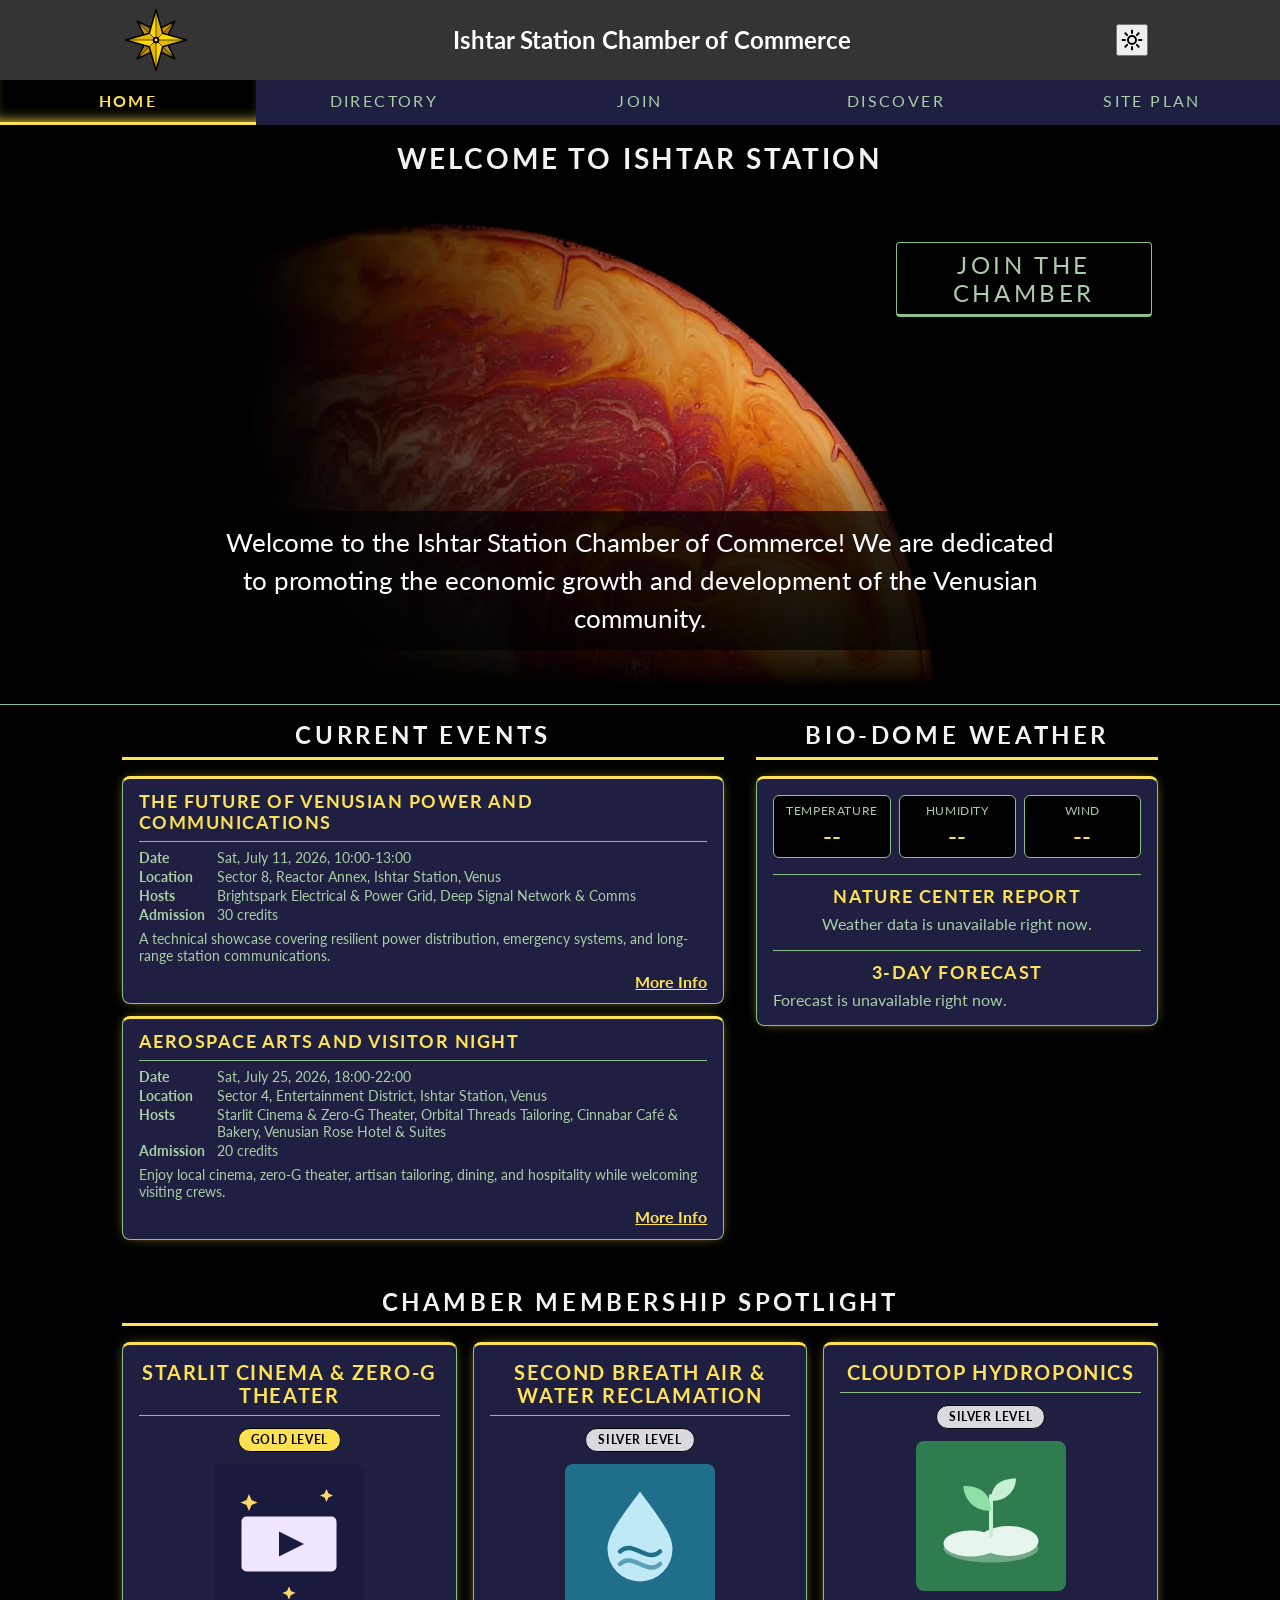
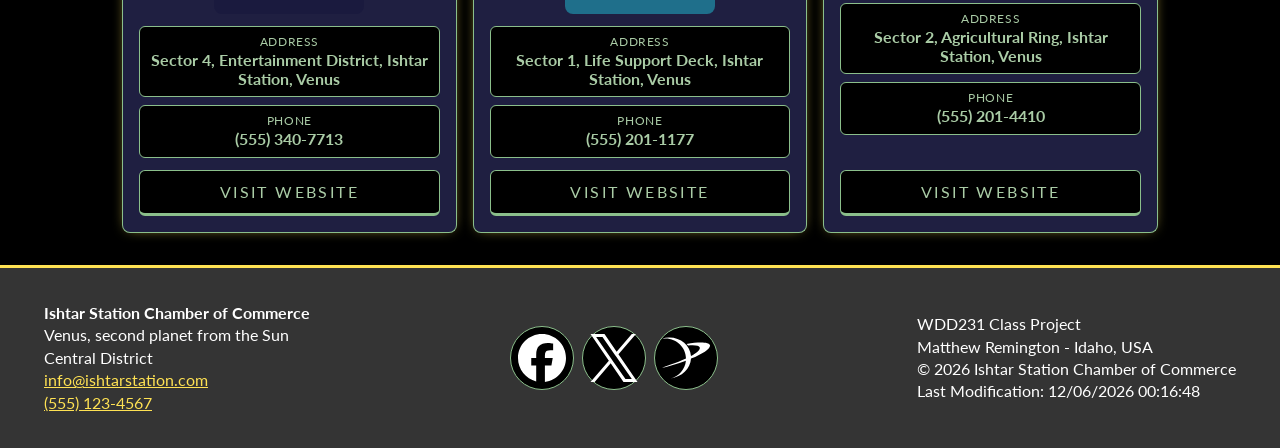
==== commit 2ebc998b: "Removed non-compliant accessibility feature. --Sometimes a grade is more important than the product " ====
--- a/chamber/index.html
+++ b/chamber/index.html
@@ -13,7 +13,6 @@
     <meta property="og:url" content="https://skriller22.github.io/wdd231/chamber">
     <link rel="preconnect" href="https://fonts.googleapis.com">
     <link rel="preconnect" href="https://fonts.gstatic.com" crossorigin>
-    <script src="scripts/theme-init.js"></script>
     <link rel="stylesheet" href="styles/normalize.css">
     <link href="https://fonts.googleapis.com/css2?family=Lato:wght@400;700&display=swap" rel="stylesheet">
     <link href="styles/base.css" rel="stylesheet">
--- a/chamber/styles/base.css
+++ b/chamber/styles/base.css
@@ -17,9 +17,8 @@
    7. Footer
 
    Theming
-   Dark is the default. Light mode is the class "light-mode" on <html>, set by
-   theme-init.js before first paint and toggled by theme.js. The :root.light-mode
-   block only redefines variable values; components never have light-mode rules.
+   Dark is the default. Light mode is the class "light-mode" on <html>, set and
+   toggled by theme.js. The :root.light-mode block only redefines variable values; components never have light-mode rules.
 
    Two layers of variables are defined in section 1:
    - Raw palette (--primary-color, --secondary-color, ...): fixed colors.
@@ -294,6 +293,7 @@
     align-items: center;
     justify-content: center;
     border-bottom: 1px solid var(--edge-line);
+    padding-bottom: 1rem;
     text-align: center;
 }
 
@@ -351,11 +351,6 @@
 .weather-forecast {
     display: grid;
     gap: 0.5rem;
-}
-
-.spotlight-details,
-.weather-readings,
-.weather-forecast {
     width: 100%;
     margin: 0;
 }
@@ -386,6 +381,7 @@
 .spotlight-link a {
     display: block;
     padding: 0.75rem 0;
+    border-radius: 6px;
 }
 
 
@@ -547,10 +543,6 @@
 .spotlight-link {
     width: 100%;
     margin: auto 0 0;
-}
-
-.spotlight-link a {
-    border-radius: 6px;
 }
 
 /* Membership level badge; colors are added by level */
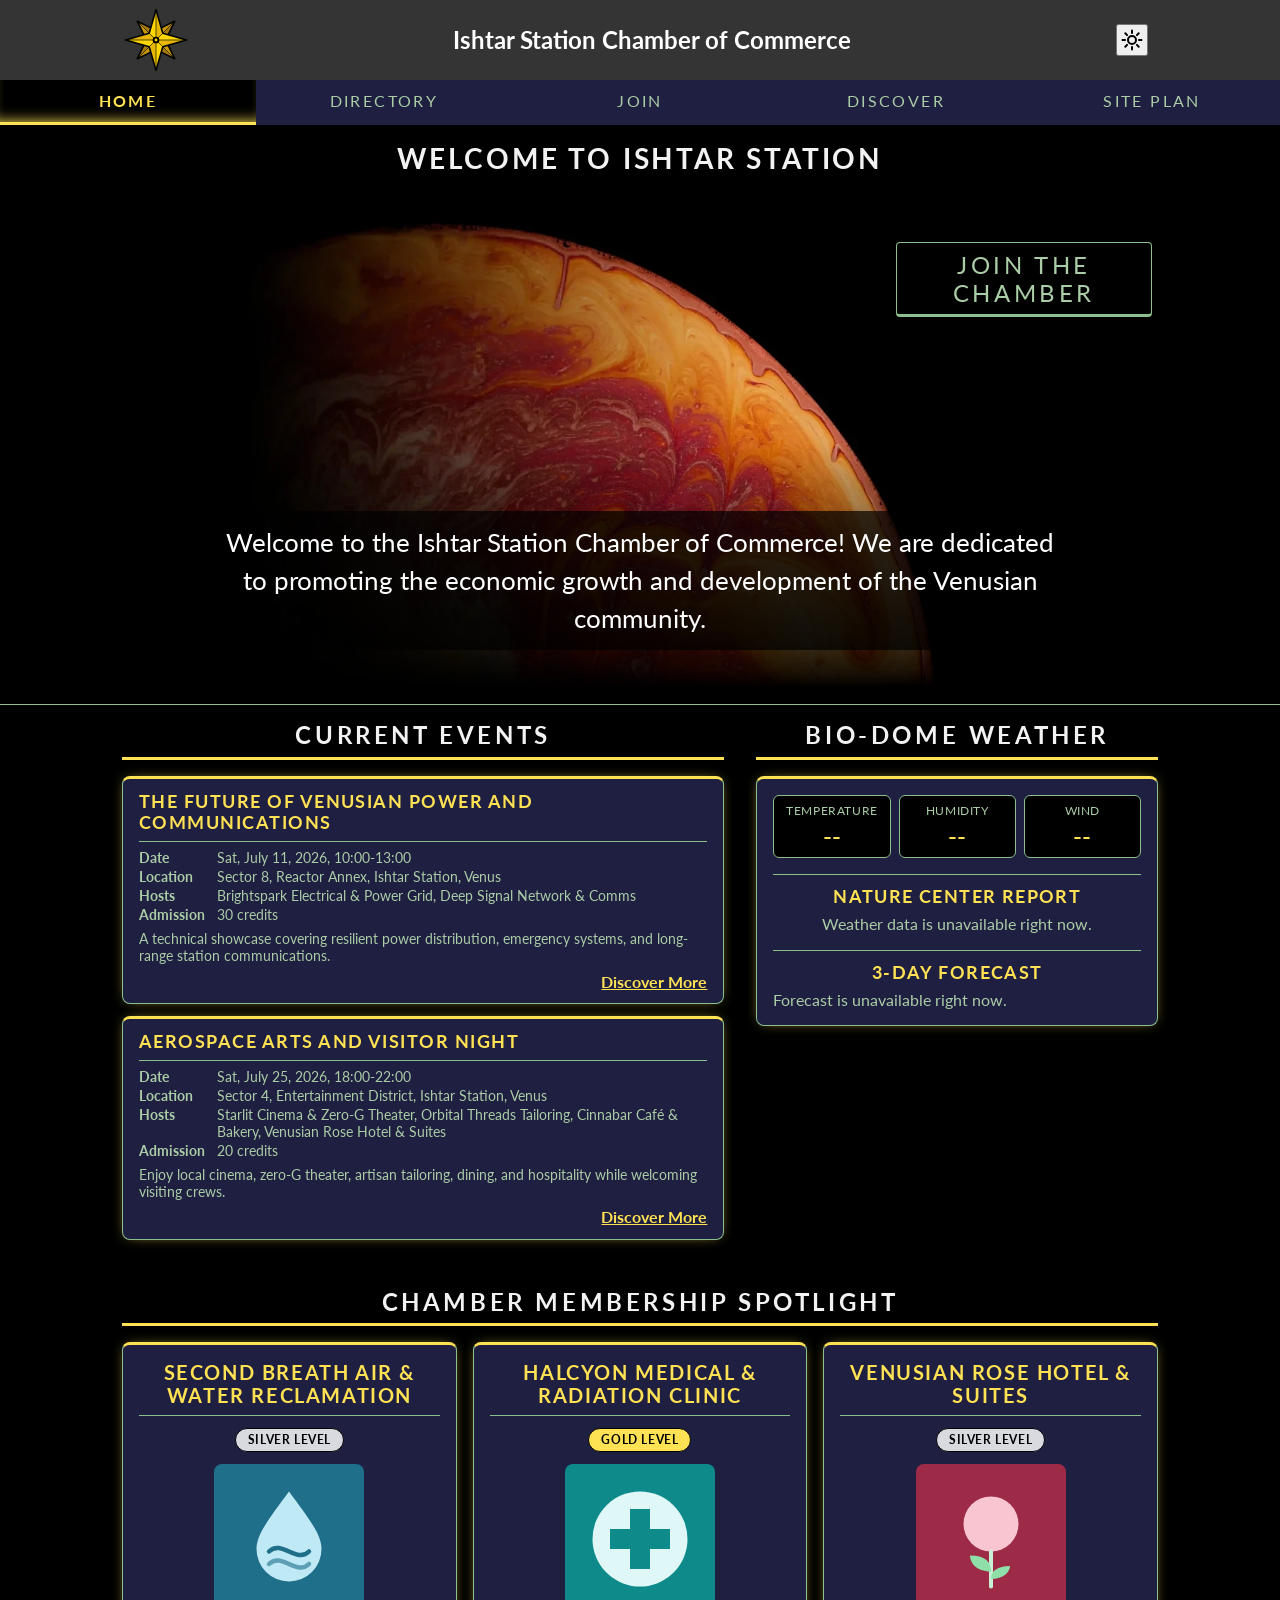
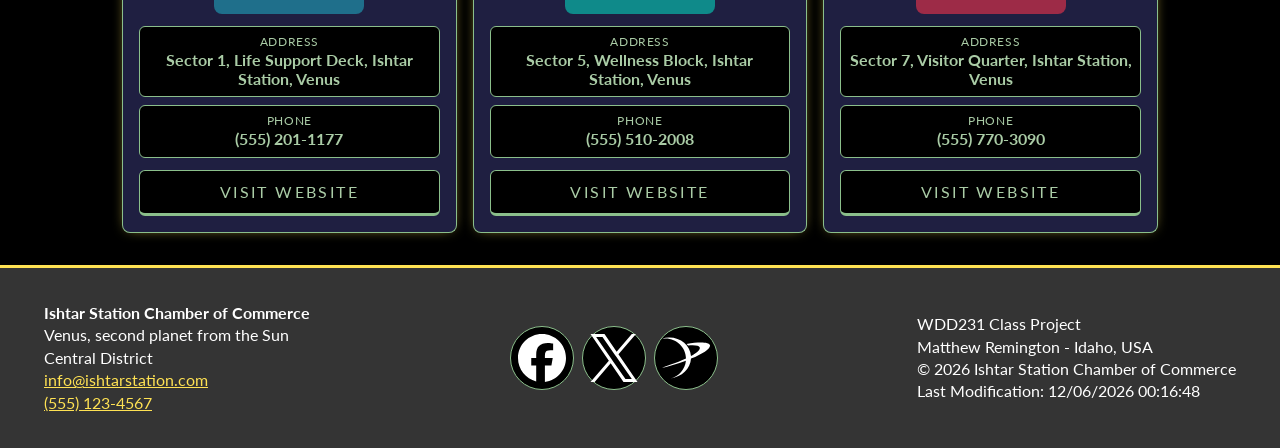
==== commit 3babc59f: "Improved SEO for 'more info' link to the discover page" ====
--- a/chamber/index.html
+++ b/chamber/index.html
@@ -73,7 +73,7 @@
                         </div>
                     </dl>
                     <p class="event-description">Description</p>
-                    <p class="event-link"><a href="discover.html">More Info</a></p>
+                    <p class="event-link"><a href="discover.html">Discover More</a></p>
                 </div>
             </div>
             <h2>Bio-Dome Weather</h2>
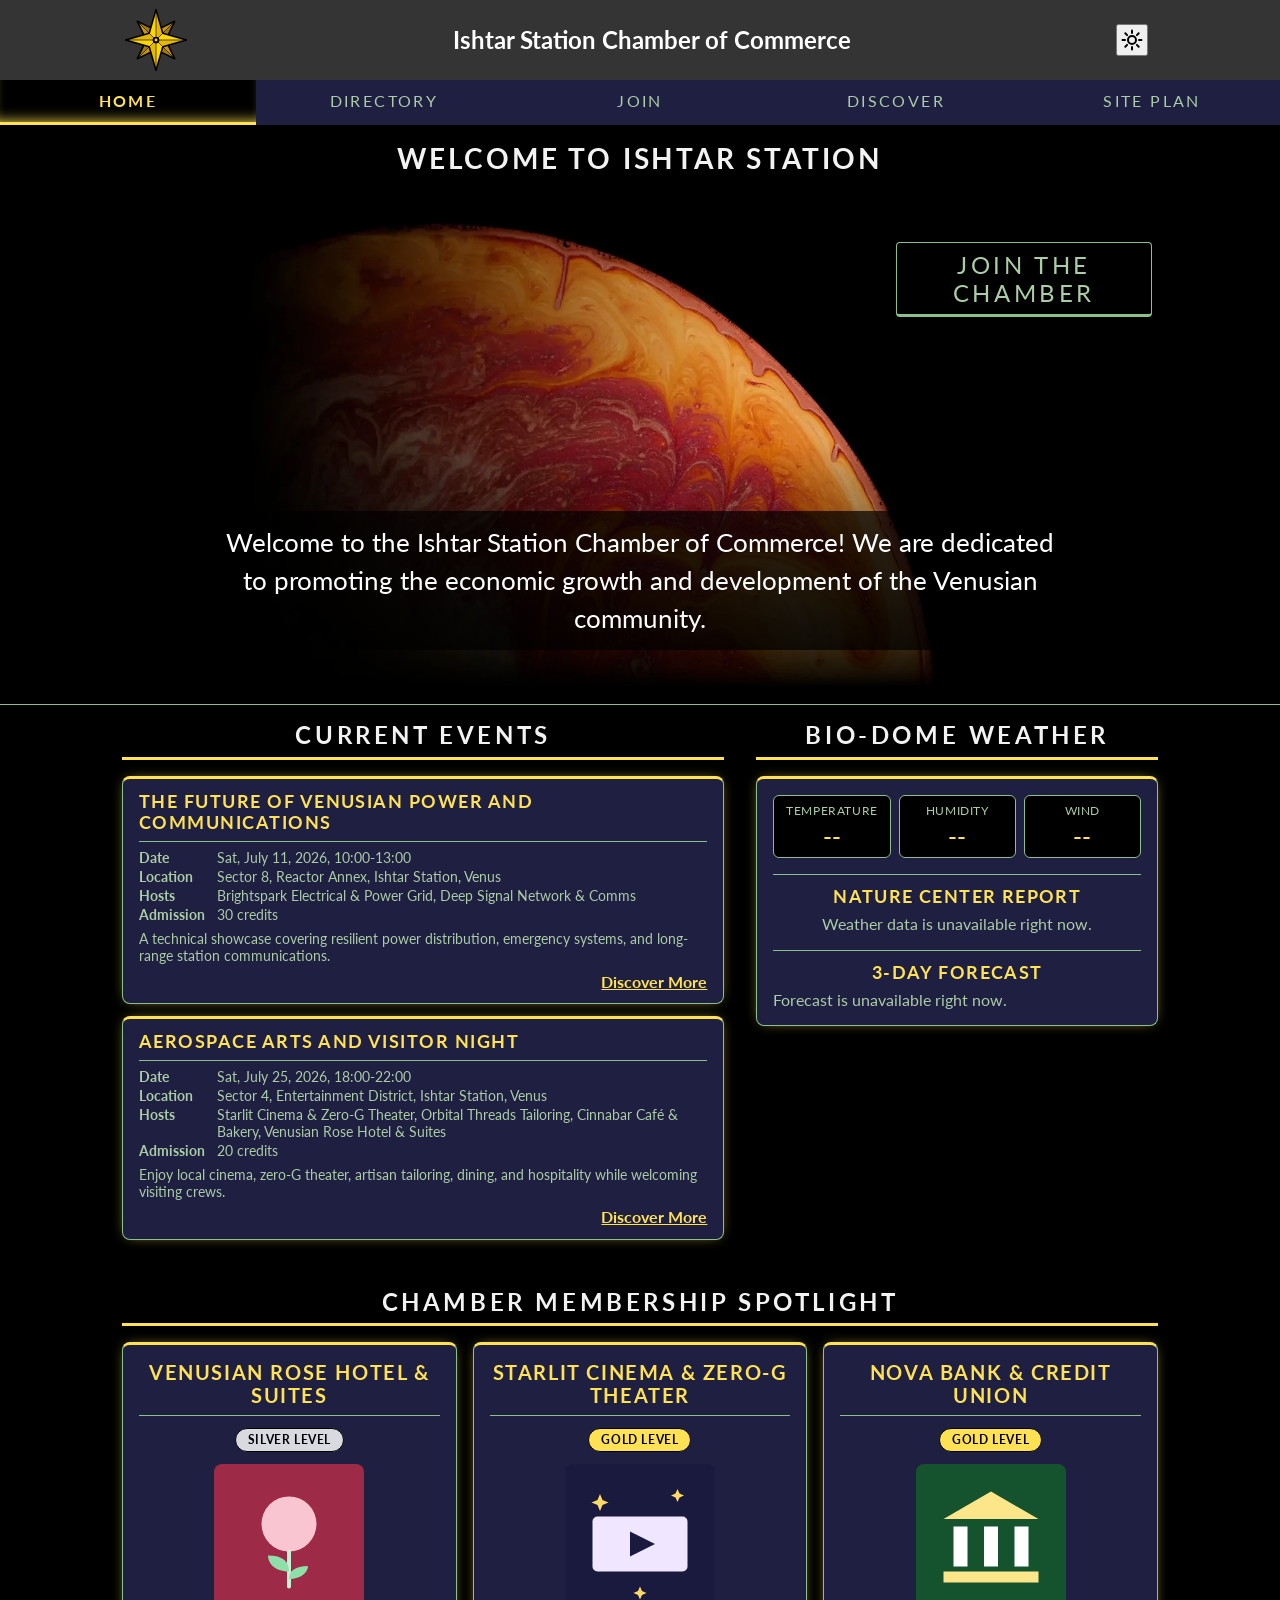
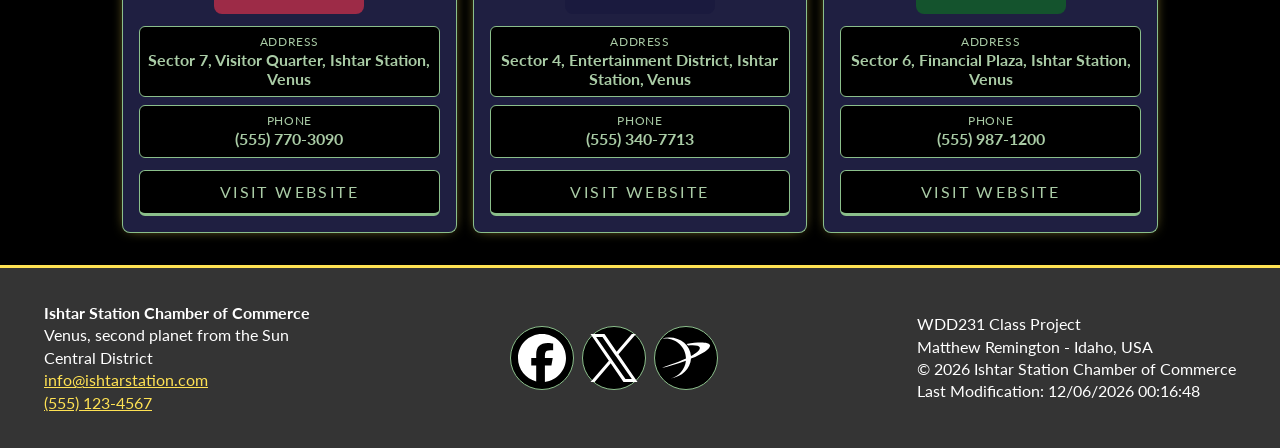
==== commit d66fe307: "Correcting unneccisary alt "icon" description on all icons." ====
--- a/chamber/index.html
+++ b/chamber/index.html
@@ -114,9 +114,9 @@
             <p><a href="tel:+15551234567">(555) 123-4567</a></p>
         </div>
         <div class="footer-social">
-            <a href="https://www.facebook.com" target="_blank" rel="noopener noreferrer"><img src="images/facebook.svg" alt="Facebook Icon" class="icon"></a>
-            <a href="https://www.twitter.com" target="_blank" rel="noopener noreferrer"><img src="images/twitter.svg" alt="Twitter Icon" class="icon"></a>
-            <a href="https://www.theplanetarysociety.org" target="_blank" rel="noopener noreferrer"><img src="images/theplanetarysociety.svg" alt="The Planetary Society Icon" class="icon"></a>
+            <a href="https://www.facebook.com" target="_blank" rel="noopener noreferrer"><img src="images/facebook.svg" alt="Facebook" class="icon"></a>
+            <a href="https://www.twitter.com" target="_blank" rel="noopener noreferrer"><img src="images/twitter.svg" alt="Twitter" class="icon"></a>
+            <a href="https://www.theplanetarysociety.org" target="_blank" rel="noopener noreferrer"><img src="images/theplanetarysociety.svg" alt="The Planetary Society" class="icon"></a>
         </div>
         <div class="footer-copyright">
             <p>WDD231 Class Project</p>
--- a/chamber/styles/base.css
+++ b/chamber/styles/base.css
@@ -194,7 +194,8 @@
    edge on hover; panels get a dark surface with a yellow top edge. */
 .hero-btn,
 .spotlight-link a,
-.directory-view-toggle button {
+.directory-view-toggle button,
+.join-form .submit-btn {
     border: 1px solid var(--edge-line);
     border-bottom: 3px solid var(--edge-line);
     background-color: var(--surface-deep);
@@ -211,7 +212,8 @@
 .hero-btn:hover,
 .spotlight-link a:hover,
 .directory-view-toggle button:hover,
-.directory-view-toggle button[aria-pressed="true"] {
+.directory-view-toggle button[aria-pressed="true"],
+.join-form .submit-btn:hover {
     border-bottom-color: var(--edge);
     background-color: var(--surface-deep);
     color: var(--accent-text);
@@ -221,7 +223,9 @@
 .event-card,
 .bio-dome-weather,
 .spotlight-card,
-.sample-card {
+.sample-card,
+.join-form,
+.membership-level-card {
     border: 1px solid var(--edge-line);
     border-top: 3px solid var(--edge);
     border-radius: 8px;
@@ -679,8 +683,251 @@
     margin: 0;
 }
 
-
-/* 7. Footer
+/* 7. Join
+   ========================================================================== */
+.join-section {
+    display: grid;
+    grid-template-columns: 1fr;
+    gap: 1rem;
+}
+
+.join-form-wrapper {
+    display: grid;
+    grid-template-columns: 1fr;
+    gap: 1rem;
+    align-items: start;
+}
+
+.join-form {
+    display: grid;
+    grid-template-columns: 1fr;
+    gap: 0.75rem;
+    padding: 0.75rem;
+}
+
+.join-form label {
+    display: flex;
+    flex-direction: column;
+    gap: 0.25rem;
+    color: var(--on-surface);
+    font-size: 0.875rem;
+    letter-spacing: 0.08em;
+    text-transform: uppercase;
+}
+
+/* Squarer corners for the form, level buttons, and modal */
+.join-form,
+.membership-level-card,
+.join-form .submit-btn,
+#membership-modal {
+    border-radius: 2px;
+}
+
+.join-form input:not([type="hidden"]),
+.join-form select,
+.join-form textarea {
+    width: 100%;
+    padding: 0.5rem;
+    border: 1px solid var(--edge-line);
+    border-radius: 4px;
+    background-color: var(--surface-deep);
+    color: var(--on-surface);
+    font: inherit;
+    letter-spacing: normal;
+    text-transform: none;
+}
+
+.join-form textarea {
+    min-height: 6rem;
+    resize: vertical;
+}
+
+.join-form input:focus-visible,
+.join-form select:focus-visible,
+.join-form textarea:focus-visible {
+    outline: 2px solid var(--edge);
+    outline-offset: 1px;
+}
+
+.join-form .submit-btn {
+    padding: 0.6rem 1rem;
+    font: inherit;
+    font-weight: bold;
+    letter-spacing: 0.15em;
+}
+
+/* Membership level cards: same panel look as the form, stacked beside it */
+.membership-levels {
+    display: grid;
+    gap: 0.75rem;
+}
+
+.membership-levels h2 {
+    margin: 0;
+}
+
+/* Each card is a real <button>: the whole panel is clickable and opens the modal */
+.membership-level-card {
+    animation: roll-up 0.6s ease-out backwards;
+    display: flex;
+    flex-direction: column;
+    gap: 0.4rem;
+    width: 100%;
+    padding: 0.75rem;
+    font: inherit;
+    text-align: left;
+    cursor: pointer;
+    transition: box-shadow 0.2s, transform 0.2s;
+}
+
+.membership-level-card:hover,
+.membership-level-card:focus-visible {
+    border-top-color: var(--edge);
+    box-shadow: 0 0 18px -2px var(--edge);
+    transform: translateY(-2px);
+}
+
+/* Cards roll up from below on page load, one after another */
+.membership-level-card:nth-of-type(2) { animation-delay: 0.15s; }
+.membership-level-card:nth-of-type(3) { animation-delay: 0.3s; }
+.membership-level-card:nth-of-type(4) { animation-delay: 0.45s; }
+
+@keyframes roll-up {
+    from {
+        opacity: 0;
+        transform: translateY(2.5rem);
+    }
+    to {
+        opacity: 1;
+        transform: translateY(0);
+    }
+}
+
+@media (prefers-reduced-motion: reduce) {
+    .membership-level-card {
+        animation: none;
+    }
+}
+
+.level-name {
+    color: var(--accent-text);
+    font-size: 1.05rem;
+    font-weight: bold;
+    letter-spacing: 0.08em;
+    text-transform: uppercase;
+}
+
+/* Membership modal: same panel look as the cards. Sized to its content, capped
+   to the dynamic viewport height so it scrolls instead of overflowing on short screens. */
+#membership-modal {
+    width: min(92vw, 36rem);
+    max-height: min(90dvh, 32rem);
+    padding: 0.75rem 1rem 1rem;
+    overflow-y: auto;
+    border: 1px solid var(--edge-line);
+    border-top: 3px solid var(--edge);
+    border-radius: 2px;
+    background-color: var(--surface);
+    box-shadow: 0 0 24px -4px var(--edge);
+    color: var(--on-surface);
+    overscroll-behavior: contain;
+}
+
+#membership-modal::backdrop {
+    background-color: rgba(0, 0, 0, 0.7);
+}
+
+/* Title and price share one row; the close button sits in the corner */
+#membership-modal .modal-title {
+    margin: 0 2.5rem 0.25rem 0;
+    color: var(--accent-text);
+    font-size: 1.25rem;
+    letter-spacing: 0.08em;
+    text-transform: uppercase;
+}
+
+#membership-modal .modal-body p {
+    margin: 0 0 0.5rem;
+}
+
+#membership-modal .modal-price {
+    color: var(--accent-text);
+    font-weight: bold;
+}
+
+/* Benefits stay in a single column with room between items */
+#membership-modal ul {
+    margin: 0;
+    padding-left: 1.1rem;
+}
+
+#membership-modal li {
+    margin-bottom: 0.6rem;
+}
+
+#membership-modal li:last-child {
+    margin-bottom: 0;
+}
+
+#membership-modal .close-button {
+    position: sticky;
+    float: right;
+    top: 0;
+    width: 2rem;
+    height: 2rem;
+    margin: 0 -0.25rem 0 0.5rem;
+    border: 1px solid var(--edge-line);
+    border-radius: 2px;
+    background-color: var(--surface-deep);
+    color: var(--accent-text);
+    font-size: 1.25rem;
+    line-height: 1;
+    cursor: pointer;
+}
+
+/* 7b. Thank you
+   ========================================================================== */
+.thankyou-section {
+    display: grid;
+    gap: 1rem;
+    max-width: 40rem;
+    margin: 0 auto;
+}
+
+.thankyou-card {
+    padding: 0.75rem 1rem;
+    border: 1px solid var(--edge-line);
+    border-top: 3px solid var(--edge);
+    border-radius: 2px;
+    background-color: var(--surface);
+    box-shadow: 0 0 14px -6px var(--edge);
+    color: var(--on-surface);
+}
+
+.thankyou-card h2 {
+    margin: 0 0 0.5rem;
+    color: var(--accent-text);
+    letter-spacing: 0.08em;
+    text-transform: uppercase;
+}
+
+.thankyou-card dl {
+    display: grid;
+    grid-template-columns: auto 1fr;
+    gap: 0.4rem 1rem;
+    margin: 0;
+}
+
+.thankyou-card dt {
+    font-weight: bold;
+}
+
+.thankyou-card dd {
+    margin: 0;
+    overflow-wrap: anywhere;
+}
+
+/* 8. Footer
    ========================================================================== */
 footer {
     padding: 0.5rem 0;
--- a/chamber/styles/larger.css
+++ b/chamber/styles/larger.css
@@ -86,6 +86,24 @@
         font-size: 1rem;
     }
 
+    /* Join: form on the left, membership levels on the right */
+    .join-form-wrapper {
+        grid-template-columns: 3fr 2fr;
+        gap: 2rem;
+    }
+
+    /* Short fields pair up two across; the level, description, and submit span both */
+    .join-form {
+        grid-template-columns: 1fr 1fr;
+        column-gap: 1rem;
+    }
+
+    .join-form label:has(select),
+    .join-form label:has(textarea),
+    .join-form .submit-btn {
+        grid-column: 1 / -1;
+    }
+
     /* Footer: contact, social icons, and copyright in one row */
     footer {
         display: flex;
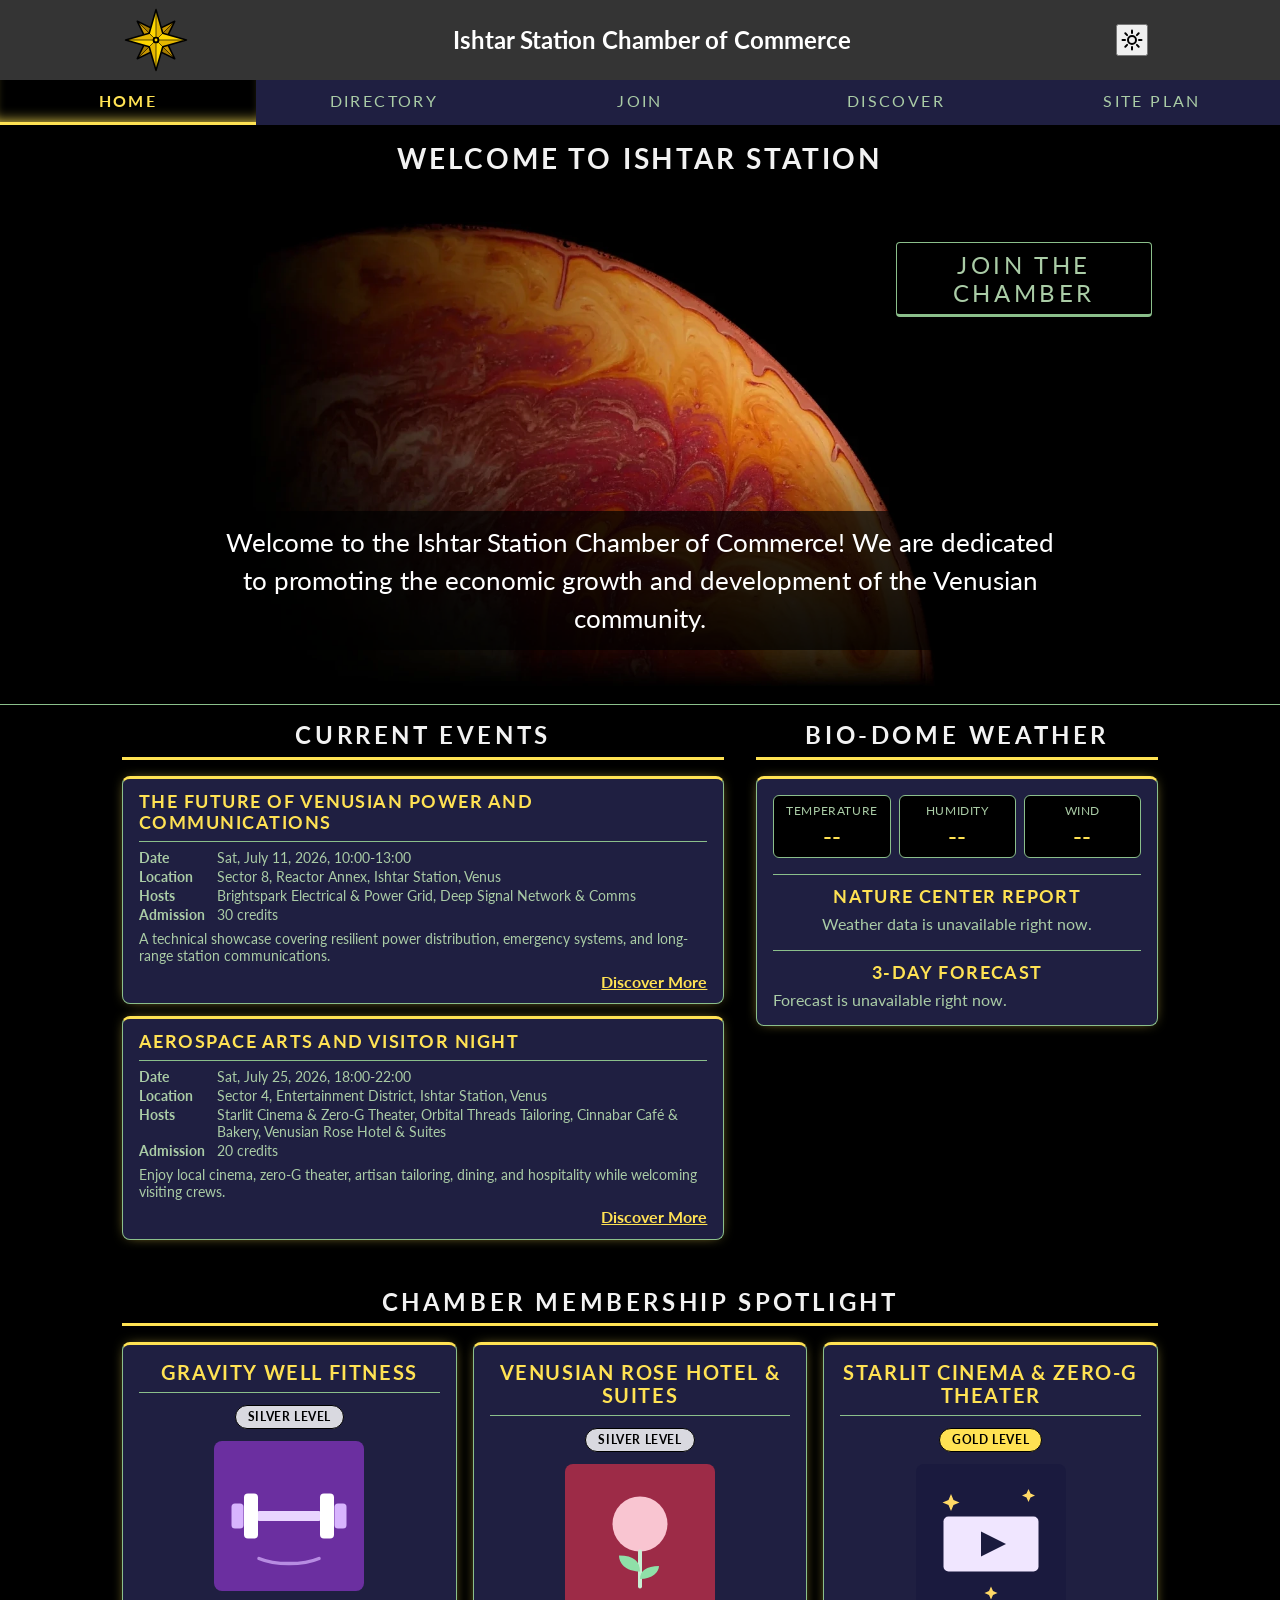
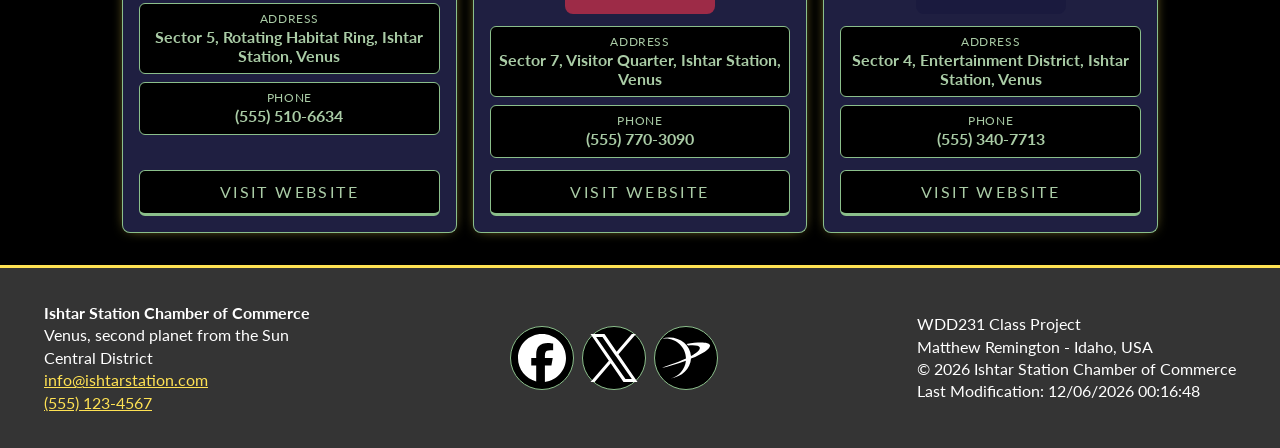
==== commit 384f5027: "Initial deploy of the discover page" ====
--- a/chamber/index.html
+++ b/chamber/index.html
@@ -28,12 +28,12 @@
     <header>
         <div class="header-title">
             <img src="favicon.svg" class="logo-image" alt="Ishtar Station Chamber of Commerce Logo">
-            <h2>Ishtar Station Chamber of Commerce</h2>
+            <p class="site-name">Ishtar Station Chamber of Commerce</p>
             <button class="header-btn" id="theme-toggle" type="button" aria-label="Toggle theme">
-                <img src="images/light-mode.svg" alt="Toggle theme">
+                <img src="images/light-mode.svg" alt="">
             </button>
             <button class="header-btn" id="hamburger-close" type="button" aria-expanded="false" aria-label="Open menu" aria-controls="site-nav">
-                <img src="images/menu-open.svg" alt="Open menu">
+                <img src="images/menu-open.svg" alt="">
             </button>
         </div>
         <nav id="site-nav">
--- a/chamber/styles/base.css
+++ b/chamber/styles/base.css
@@ -1,6 +1,8 @@
 /* ==========================================================================
    Ishtar Station Chamber of Commerce - base (mobile-first) styles
-   Wider-screen overrides live in larger.css.
+   Wider-screen overrides live in larger.css (768px and up). The exception is
+   the Discover page, whose card layout follows the assignment's own
+   breakpoints (641px and 1025px), so its media queries stay in section 8.
 
    Contents
    1. Variables and resets
@@ -14,7 +16,9 @@
       4e. Membership spotlight
    5. Site plan
    6. Directory
-   7. Footer
+   7. Join and thank you
+   8. Discover
+   9. Footer
 
    Theming
    Dark is the default. Light mode is the class "light-mode" on <html>, set and
@@ -115,8 +119,10 @@
     margin: 0.5rem 0.5rem 0.5rem 0;
 }
 
-.header-title h2 {
-    margin: 0;
+.site-name {
+    margin: 0;
+    font-size: 1.5em;
+    font-weight: 700;
 }
 
 .logo-image {
@@ -195,7 +201,9 @@
 .hero-btn,
 .spotlight-link a,
 .directory-view-toggle button,
-.join-form .submit-btn {
+.join-form .submit-btn,
+.home-btn,
+.place-card button {
     border: 1px solid var(--edge-line);
     border-bottom: 3px solid var(--edge-line);
     background-color: var(--surface-deep);
@@ -213,7 +221,11 @@
 .spotlight-link a:hover,
 .directory-view-toggle button:hover,
 .directory-view-toggle button[aria-pressed="true"],
-.join-form .submit-btn:hover {
+.join-form .submit-btn:hover,
+.home-btn:hover,
+.home-btn:focus-visible,
+.place-card button:hover,
+.place-card button:focus-visible {
     border-bottom-color: var(--edge);
     background-color: var(--surface-deep);
     color: var(--accent-text);
@@ -225,7 +237,9 @@
 .spotlight-card,
 .sample-card,
 .join-form,
-.membership-level-card {
+.membership-level-card,
+.place-card,
+#visit-message {
     border: 1px solid var(--edge-line);
     border-top: 3px solid var(--edge);
     border-radius: 8px;
@@ -237,7 +251,8 @@
 .event-card h3,
 .bio-dome-weather h3,
 .spotlight-card h3,
-.sample-card h3 {
+.sample-card h3,
+.place-card h2 {
     color: var(--accent-text);
     letter-spacing: 0.08em;
     text-transform: uppercase;
@@ -683,7 +698,7 @@
     margin: 0;
 }
 
-/* 7. Join
+/* 7. Join and thank you
    ========================================================================== */
 .join-section {
     display: grid;
@@ -691,6 +706,37 @@
     gap: 1rem;
 }
 
+/* Intro: heading with an edge underline, then two short paragraphs. Margins are
+   zeroed so the grid gap is the only spacing; the gap is tightened between the
+   intro pieces and restored before the form. */
+.join-section > h1,
+.join-section > p {
+    margin: 0;
+}
+
+.join-section > h1 {
+    padding-bottom: 0.5rem;
+    border-bottom: 3px solid var(--edge);
+    font-size: clamp(1.5rem, 4vw, 2.25rem);
+    line-height: 1.2;
+}
+
+.join-section > p {
+    max-width: 65ch;
+    line-height: 1.5;
+}
+
+.join-section > h1 + p {
+    margin-top: -0.25rem;
+    font-size: 1.1rem;
+}
+
+.join-section > p:nth-of-type(2) {
+    margin-top: -0.5rem;
+    margin-bottom: 0.5rem;
+    color: var(--on-surface);
+}
+
 .join-form-wrapper {
     display: grid;
     grid-template-columns: 1fr;
@@ -708,6 +754,7 @@
 .join-form label {
     display: flex;
     flex-direction: column;
+    justify-content: space-between; /* label text on top, field on the bottom, so fields line up when a label wraps */
     gap: 0.25rem;
     color: var(--on-surface);
     font-size: 0.875rem;
@@ -719,7 +766,8 @@
 .join-form,
 .membership-level-card,
 .join-form .submit-btn,
-#membership-modal {
+#membership-modal,
+#visit-message {
     border-radius: 2px;
 }
 
@@ -750,7 +798,7 @@
 }
 
 .join-form .submit-btn {
-    padding: 0.6rem 1rem;
+    padding: 1rem 1rem;
     font: inherit;
     font-weight: bold;
     letter-spacing: 0.15em;
@@ -894,6 +942,18 @@
     margin: 0 auto;
 }
 
+.home-btn {
+    justify-self: start;
+    padding: 0.6rem 1.5rem;
+    border-radius: 2px;
+    font-weight: bold;
+}
+
+.thankyou-section > h1,
+.thankyou-section > p {
+    margin: 0;
+}
+
 .thankyou-card {
     padding: 0.75rem 1rem;
     border: 1px solid var(--edge-line);
@@ -927,7 +987,167 @@
     overflow-wrap: anywhere;
 }
 
-/* 8. Footer
+/* 8. Discover
+   Cards sit in named grid areas (p1 to p8) that are rearranged per breakpoint:
+     small   up to 640px   one column
+     medium  641px+        two columns, first and last cards span the row
+     large   1025px+       four columns, with wide cards mixed in
+   Panel, button, and heading looks are shared with the rules in section 2.
+   ========================================================================== */
+.discover-section h1 {
+    margin: 0 0 1rem;
+    padding-bottom: 0.5rem;
+    border-bottom: 3px solid var(--edge);
+    font-size: clamp(1.5rem, 4vw, 2.25rem);
+    letter-spacing: 0.1em;
+    text-transform: uppercase;
+}
+
+/* Visitor message (panel look is shared; radius is set with the join form's) */
+#visit-message {
+    display: flex;
+    align-items: center;
+    justify-content: space-between;
+    gap: 1rem;
+    margin-bottom: 1rem;
+    padding: 0.5rem 1rem;
+}
+
+#visit-message[hidden] {
+    display: none;
+}
+
+#visit-message p {
+    margin: 0;
+}
+
+#visit-message button {
+    flex-shrink: 0;
+    width: 2rem;
+    height: 2rem;
+    border: 1px solid var(--edge-line);
+    border-radius: 2px;
+    background-color: var(--surface-deep);
+    color: var(--accent-text);
+    font-size: 1.25rem;
+    line-height: 1;
+    cursor: pointer;
+}
+
+/* Card grid: small screens */
+#place-cards {
+    display: grid;
+    grid-template-columns: 1fr;
+    grid-template-areas:
+        "p1"
+        "p2"
+        "p3"
+        "p4"
+        "p5"
+        "p6"
+        "p7"
+        "p8";
+    gap: 1rem;
+}
+
+.place-card:nth-child(1) { grid-area: p1; }
+.place-card:nth-child(2) { grid-area: p2; }
+.place-card:nth-child(3) { grid-area: p3; }
+.place-card:nth-child(4) { grid-area: p4; }
+.place-card:nth-child(5) { grid-area: p5; }
+.place-card:nth-child(6) { grid-area: p6; }
+.place-card:nth-child(7) { grid-area: p7; }
+.place-card:nth-child(8) { grid-area: p8; }
+
+.place-card {
+    display: flex;
+    flex-direction: column;
+    gap: 0.5rem;
+    padding: 0.75rem;
+}
+
+.place-card h2 {
+    margin: 0;
+    padding-bottom: 0.5rem;
+    border-bottom: 1px solid var(--edge-line);
+    font-size: 1.15rem;
+}
+
+.place-card figure {
+    margin: 0;
+    overflow: hidden;
+    border-radius: 6px;
+}
+
+.place-card img {
+    display: block;
+    width: 100%;
+    height: 200px;
+    object-fit: cover;
+}
+
+.place-card address {
+    font-size: 0.9rem;
+    font-style: normal;
+    font-weight: 700;
+}
+
+.place-card p {
+    margin: 0;
+    font-size: 0.9rem;
+}
+
+.place-card button {
+    margin-top: auto;
+    padding: 0.5rem 1rem;
+    border-radius: 4px;
+}
+
+/* Medium: two columns. The image hover effect is not applied on mobile. */
+@media screen and (min-width: 641px) {
+    #place-cards {
+        grid-template-columns: repeat(2, 1fr);
+        grid-template-areas:
+            "p1 p1"
+            "p2 p3"
+            "p4 p5"
+            "p6 p7"
+            "p8 p8";
+    }
+
+    .place-card img {
+        transition: transform 0.4s ease, filter 0.4s ease;
+    }
+
+    .place-card:hover img {
+        transform: scale(1.08);
+        filter: saturate(1.4) brightness(1.08);
+    }
+}
+
+/* Large: four columns with a mix of wide and single cards */
+@media screen and (min-width: 1025px) {
+    #place-cards {
+        grid-template-columns: repeat(4, 1fr);
+        grid-template-areas:
+            "p1 p1 p2 p3"
+            "p4 p5 p6 p6"
+            "p7 p7 p8 p8";
+    }
+}
+
+@media (prefers-reduced-motion: reduce) {
+    .place-card img {
+        transition: none;
+    }
+
+    .place-card:hover img {
+        transform: none;
+    }
+}
+
+
+/* 9. Footer
    ========================================================================== */
 footer {
     padding: 0.5rem 0;
--- a/chamber/styles/larger.css
+++ b/chamber/styles/larger.css
@@ -92,6 +92,30 @@
         gap: 2rem;
     }
 
+    /* Match heights: both columns stretch to the taller one. The cards share the
+       extra height equally, and the description box grows to absorb any slack. */
+    .join-form-wrapper {
+        align-items: stretch;
+    }
+
+    .membership-levels {
+        display: flex;
+        flex-direction: column;
+    }
+
+    .membership-level-card {
+        flex: 1;
+        justify-content: center;
+    }
+
+    .join-form {
+        grid-template-rows: repeat(3, auto) auto 1fr auto;
+    }
+
+    .join-form label:has(textarea) textarea {
+        flex: 1;
+    }
+
     /* Short fields pair up two across; the level, description, and submit span both */
     .join-form {
         grid-template-columns: 1fr 1fr;
